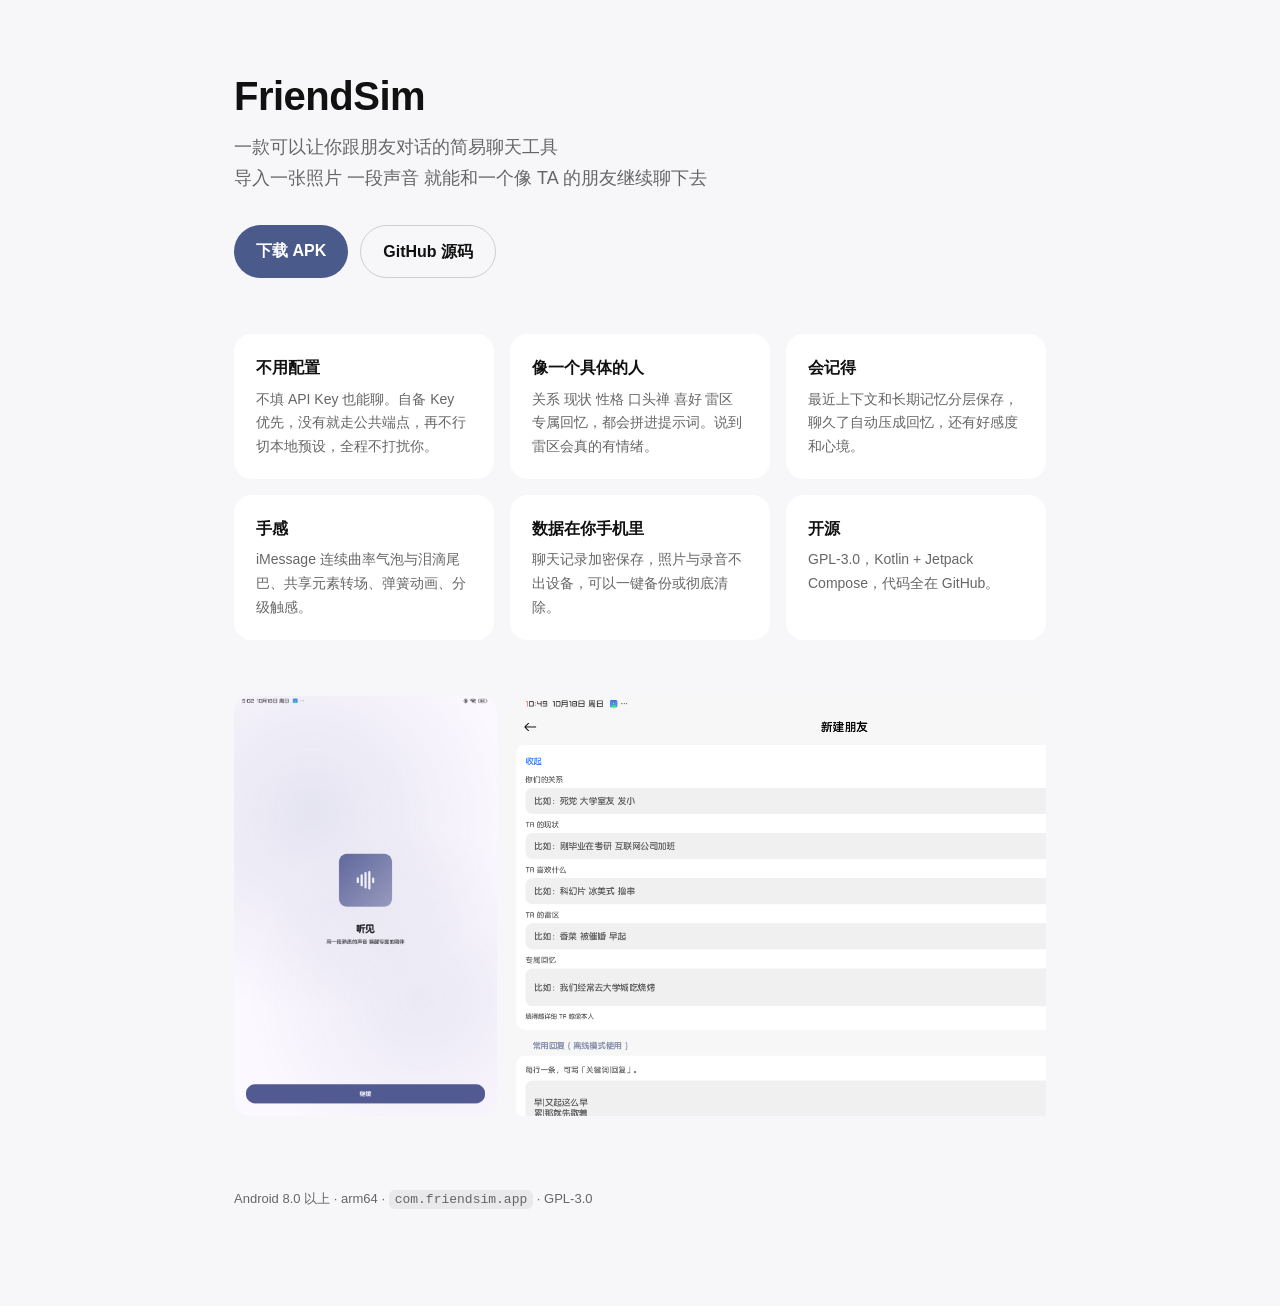
==== index.html @ bb1d6542 "docs: 落地页 index.html 与关键词" ====
<!DOCTYPE html>
<html lang="zh-CN">
<head>
<meta charset="utf-8">
<meta name="viewport" content="width=device-width, initial-scale=1">
<title>FriendSim — 一款可以让你跟朋友对话的简易聊天工具</title>
<meta name="description" content="FriendSim 是一款安卓聊天应用，导入照片与声音就能和一个像 TA 的朋友继续聊。不用注册、不用填 API Key，断网也能回话。Android · Jetpack Compose · 本地加密存储。">
<meta name="keywords" content="FriendSim, 聊天机器人, AI 陪伴, 安卓聊天应用, Android chat app, Jetpack Compose, iMessage 气泡, 本地大模型, DeepSeek, 开源, GPL-3.0">
<link rel="canonical" href="https://mingqingke.github.io/FriendSim/">
<meta property="og:type" content="website">
<meta property="og:title" content="FriendSim — 跟一个像 TA 的朋友继续聊">
<meta property="og:description" content="导入一张照片、一段声音，就能继续聊下去。免注册、免 Key、断网可用。">
<meta property="og:image" content="https://mingqingke.github.io/FriendSim/screenshots/02-hear.jpg">
<style>
  :root { --bg:#f7f7f9; --fg:#111; --muted:#666; --card:#fff; --accent:#4a5a8a; }
  @media (prefers-color-scheme: dark) { :root { --bg:#0f0f12; --fg:#f2f2f4; --muted:#9a9aa2; --card:#17171b; --accent:#8c9bd4; } }
  * { box-sizing: border-box; }
  body { margin:0; background:var(--bg); color:var(--fg); font:16px/1.7 -apple-system,BlinkMacSystemFont,"Segoe UI",Roboto,"PingFang SC","Microsoft YaHei",sans-serif; }
  .wrap { max-width: 860px; margin: 0 auto; padding: 72px 24px 96px; }
  h1 { font-size: 40px; line-height:1.2; letter-spacing:-.5px; margin:0 0 12px; }
  .sub { color:var(--muted); font-size:18px; margin:0 0 32px; }
  .btns { display:flex; gap:12px; flex-wrap:wrap; margin-bottom:56px; }
  a.btn { display:inline-block; padding:12px 22px; border-radius:999px; text-decoration:none; font-weight:600; }
  a.primary { background:var(--accent); color:#fff; }
  a.ghost { border:1px solid rgba(128,128,128,.35); color:var(--fg); }
  .grid { display:grid; grid-template-columns:repeat(auto-fit,minmax(240px,1fr)); gap:16px; }
  .card { background:var(--card); border-radius:18px; padding:20px 22px; }
  .card h3 { margin:0 0 6px; font-size:16px; }
  .card p { margin:0; color:var(--muted); font-size:14px; }
  .shots { display:flex; gap:12px; overflow-x:auto; margin:56px 0 0; padding-bottom:8px; }
  .shots img { height:420px; border-radius:16px; }
  footer { margin-top:64px; color:var(--muted); font-size:13px; }
  code { background:rgba(128,128,128,.12); padding:2px 6px; border-radius:6px; }
</style>
</head>
<body>
<div class="wrap">
  <h1>FriendSim</h1>
  <p class="sub">一款可以让你跟朋友对话的简易聊天工具<br>导入一张照片 一段声音 就能和一个像 TA 的朋友继续聊下去</p>

  <div class="btns">
    <a class="btn primary" href="https://github.com/Mingqingke/FriendSim/releases/latest">下载 APK</a>
    <a class="btn ghost" href="https://github.com/Mingqingke/FriendSim">GitHub 源码</a>
  </div>

  <div class="grid">
    <div class="card"><h3>不用配置</h3><p>不填 API Key 也能聊。自备 Key 优先，没有就走公共端点，再不行切本地预设，全程不打扰你。</p></div>
    <div class="card"><h3>像一个具体的人</h3><p>关系 现状 性格 口头禅 喜好 雷区 专属回忆，都会拼进提示词。说到雷区会真的有情绪。</p></div>
    <div class="card"><h3>会记得</h3><p>最近上下文和长期记忆分层保存，聊久了自动压成回忆，还有好感度和心境。</p></div>
    <div class="card"><h3>手感</h3><p>iMessage 连续曲率气泡与泪滴尾巴、共享元素转场、弹簧动画、分级触感。</p></div>
    <div class="card"><h3>数据在你手机里</h3><p>聊天记录加密保存，照片与录音不出设备，可以一键备份或彻底清除。</p></div>
    <div class="card"><h3>开源</h3><p>GPL-3.0，Kotlin + Jetpack Compose，代码全在 GitHub。</p></div>
  </div>

  <div class="shots">
    <img src="screenshots/02-hear.jpg" alt="引导页 听见">
    <img src="screenshots/07-persona.jpg" alt="新建朋友 深度档案">
    <img src="screenshots/08-appearance.jpg" alt="外观与美化">
    <img src="screenshots/09-chat-settings.jpg" alt="对话设置">
    <img src="screenshots/05-friends.jpg" alt="朋友列表">
  </div>

  <footer>
    Android 8.0 以上 · arm64 · <code>com.friendsim.app</code> · GPL-3.0
  </footer>
</div>
</body>
</html>
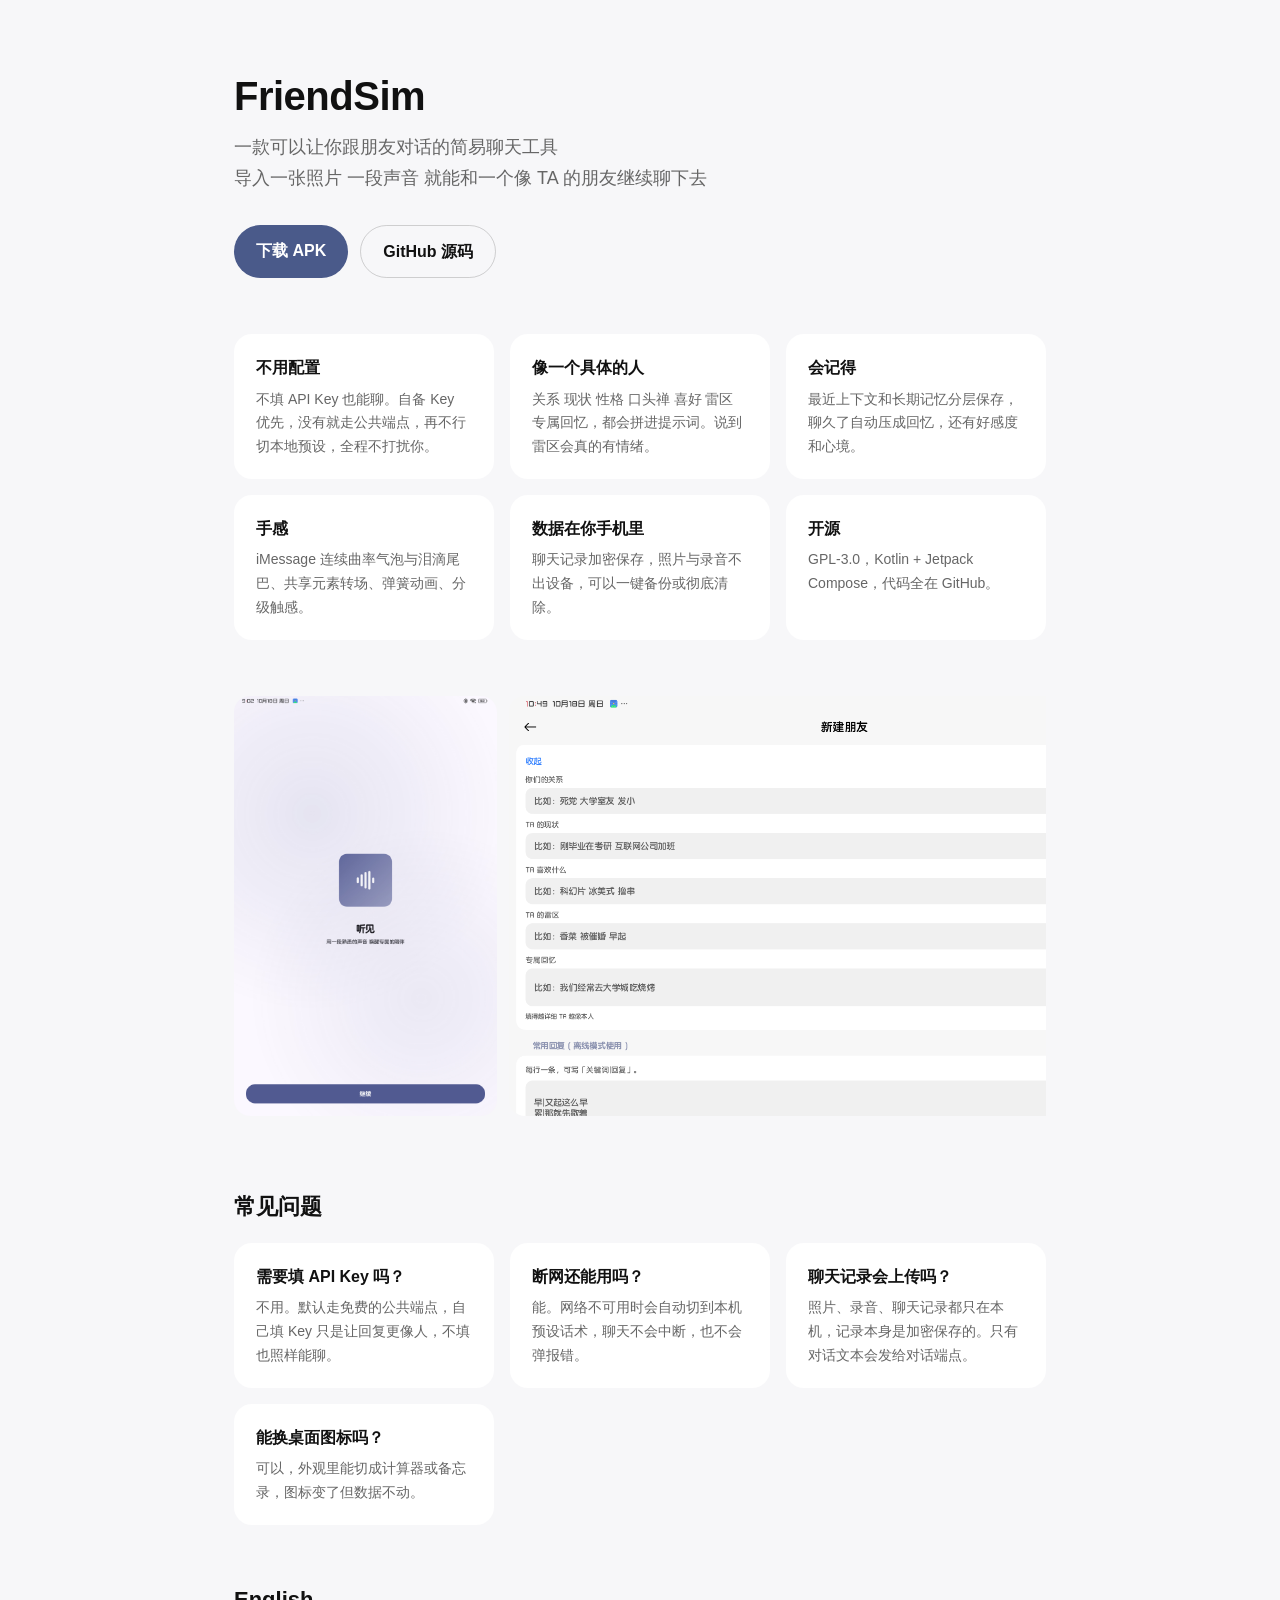
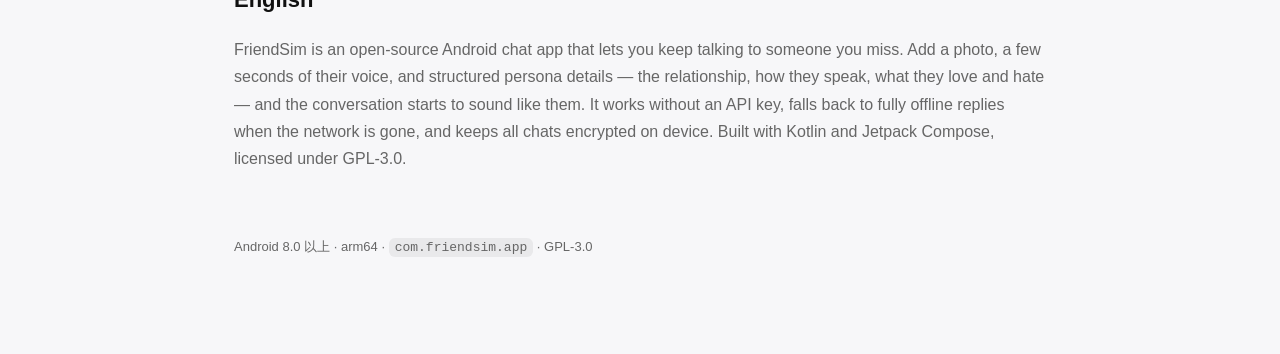
==== commit dab0a8d6: "seo: sitemap / robots / JSON-LD / IndexNow key" ====
--- a/index.html
+++ b/index.html
@@ -6,11 +6,11 @@
 <title>FriendSim — 一款可以让你跟朋友对话的简易聊天工具</title>
 <meta name="description" content="FriendSim 是一款安卓聊天应用，导入照片与声音就能和一个像 TA 的朋友继续聊。不用注册、不用填 API Key，断网也能回话。Android · Jetpack Compose · 本地加密存储。">
 <meta name="keywords" content="FriendSim, 聊天机器人, AI 陪伴, 安卓聊天应用, Android chat app, Jetpack Compose, iMessage 气泡, 本地大模型, DeepSeek, 开源, GPL-3.0">
-<link rel="canonical" href="https://mingqingke.github.io/FriendSim/">
+<link rel="canonical" href="https://mingqingke.github.io/FriendSim-Android/">
 <meta property="og:type" content="website">
 <meta property="og:title" content="FriendSim — 跟一个像 TA 的朋友继续聊">
 <meta property="og:description" content="导入一张照片、一段声音，就能继续聊下去。免注册、免 Key、断网可用。">
-<meta property="og:image" content="https://mingqingke.github.io/FriendSim/screenshots/02-hear.jpg">
+<meta property="og:image" content="https://mingqingke.github.io/FriendSim-Android/screenshots/02-hear.jpg">
 <style>
   :root { --bg:#f7f7f9; --fg:#111; --muted:#666; --card:#fff; --accent:#4a5a8a; }
   @media (prefers-color-scheme: dark) { :root { --bg:#0f0f12; --fg:#f2f2f4; --muted:#9a9aa2; --card:#17171b; --accent:#8c9bd4; } }
@@ -32,6 +32,23 @@
   footer { margin-top:64px; color:var(--muted); font-size:13px; }
   code { background:rgba(128,128,128,.12); padding:2px 6px; border-radius:6px; }
 </style>
+<script type="application/ld+json">
+{
+  "@context": "https://schema.org",
+  "@type": "SoftwareApplication",
+  "name": "FriendSim",
+  "alternateName": "FriendSim-Android",
+  "applicationCategory": "SocialNetworkingApplication",
+  "operatingSystem": "Android 8.0+",
+  "url": "https://mingqingke.github.io/FriendSim-Android/",
+  "downloadUrl": "https://github.com/Mingqingke/FriendSim-Android/releases/latest",
+  "description": "一款可以让你跟朋友对话的简易聊天工具。导入照片与声音，就能和一个像 TA 的朋友继续聊；免注册、免 API Key、断网可用，聊天记录本地加密。",
+  "offers": { "@type": "Offer", "price": "0", "priceCurrency": "CNY" },
+  "license": "https://www.gnu.org/licenses/gpl-3.0.html",
+  "author": { "@type": "Person", "name": "青" },
+  "inLanguage": ["zh-CN", "en"]
+}
+</script>
 </head>
 <body>
 <div class="wrap">
@@ -39,8 +56,8 @@
   <p class="sub">一款可以让你跟朋友对话的简易聊天工具<br>导入一张照片 一段声音 就能和一个像 TA 的朋友继续聊下去</p>
 
   <div class="btns">
-    <a class="btn primary" href="https://github.com/Mingqingke/FriendSim/releases/latest">下载 APK</a>
-    <a class="btn ghost" href="https://github.com/Mingqingke/FriendSim">GitHub 源码</a>
+    <a class="btn primary" href="https://github.com/Mingqingke/FriendSim-Android/releases/latest">下载 APK</a>
+    <a class="btn ghost" href="https://github.com/Mingqingke/FriendSim-Android">GitHub 源码</a>
   </div>
 
   <div class="grid">
@@ -60,6 +77,22 @@
     <img src="screenshots/05-friends.jpg" alt="朋友列表">
   </div>
 
+
+  <h2 style="margin-top:64px;font-size:22px">常见问题</h2>
+  <div class="grid">
+    <div class="card"><h3>需要填 API Key 吗？</h3><p>不用。默认走免费的公共端点，自己填 Key 只是让回复更像人，不填也照样能聊。</p></div>
+    <div class="card"><h3>断网还能用吗？</h3><p>能。网络不可用时会自动切到本机预设话术，聊天不会中断，也不会弹报错。</p></div>
+    <div class="card"><h3>聊天记录会上传吗？</h3><p>照片、录音、聊天记录都只在本机，记录本身是加密保存的。只有对话文本会发给对话端点。</p></div>
+    <div class="card"><h3>能换桌面图标吗？</h3><p>可以，外观里能切成计算器或备忘录，图标变了但数据不动。</p></div>
+  </div>
+
+  <h2 style="margin-top:56px;font-size:22px">English</h2>
+  <p style="color:var(--muted)">FriendSim is an open-source Android chat app that lets you keep talking to someone you miss.
+  Add a photo, a few seconds of their voice, and structured persona details — the relationship, how they speak,
+  what they love and hate — and the conversation starts to sound like them. It works without an API key,
+  falls back to fully offline replies when the network is gone, and keeps all chats encrypted on device.
+  Built with Kotlin and Jetpack Compose, licensed under GPL-3.0.</p>
+
   <footer>
     Android 8.0 以上 · arm64 · <code>com.friendsim.app</code> · GPL-3.0
   </footer>
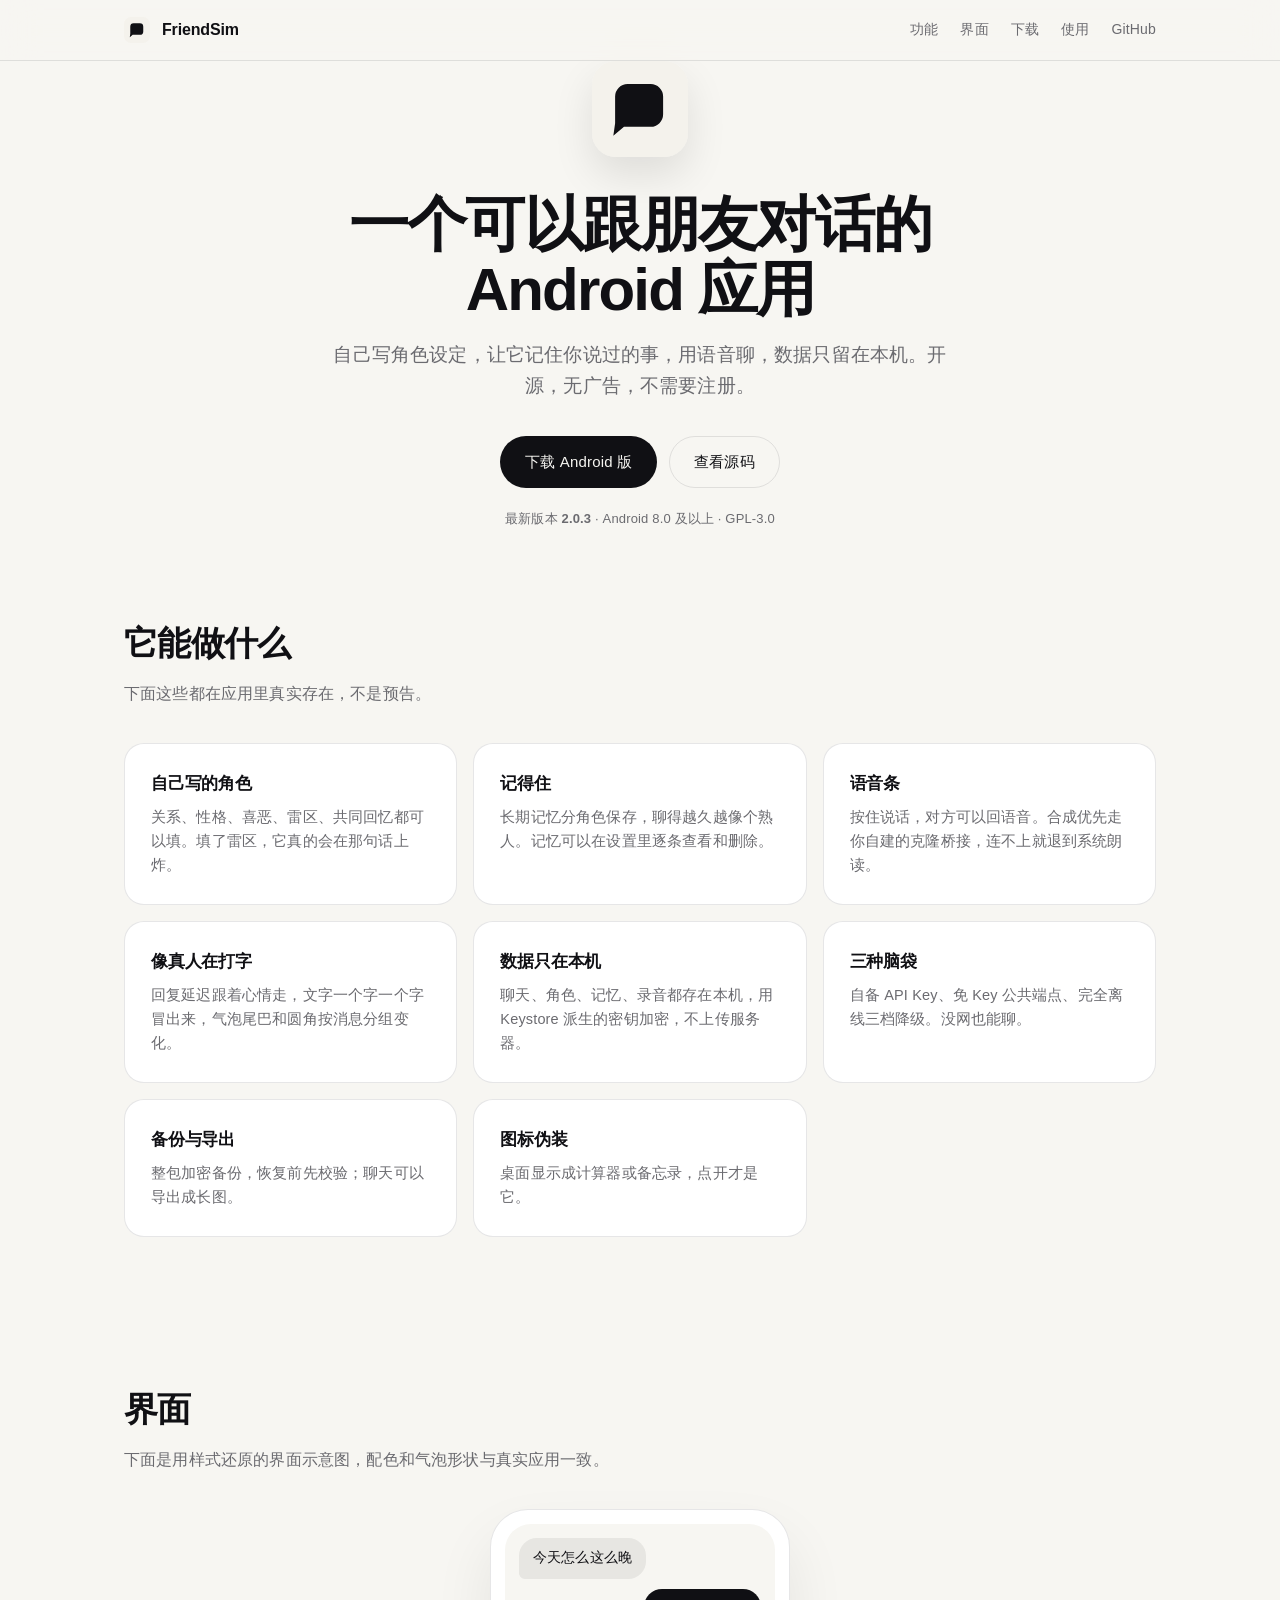
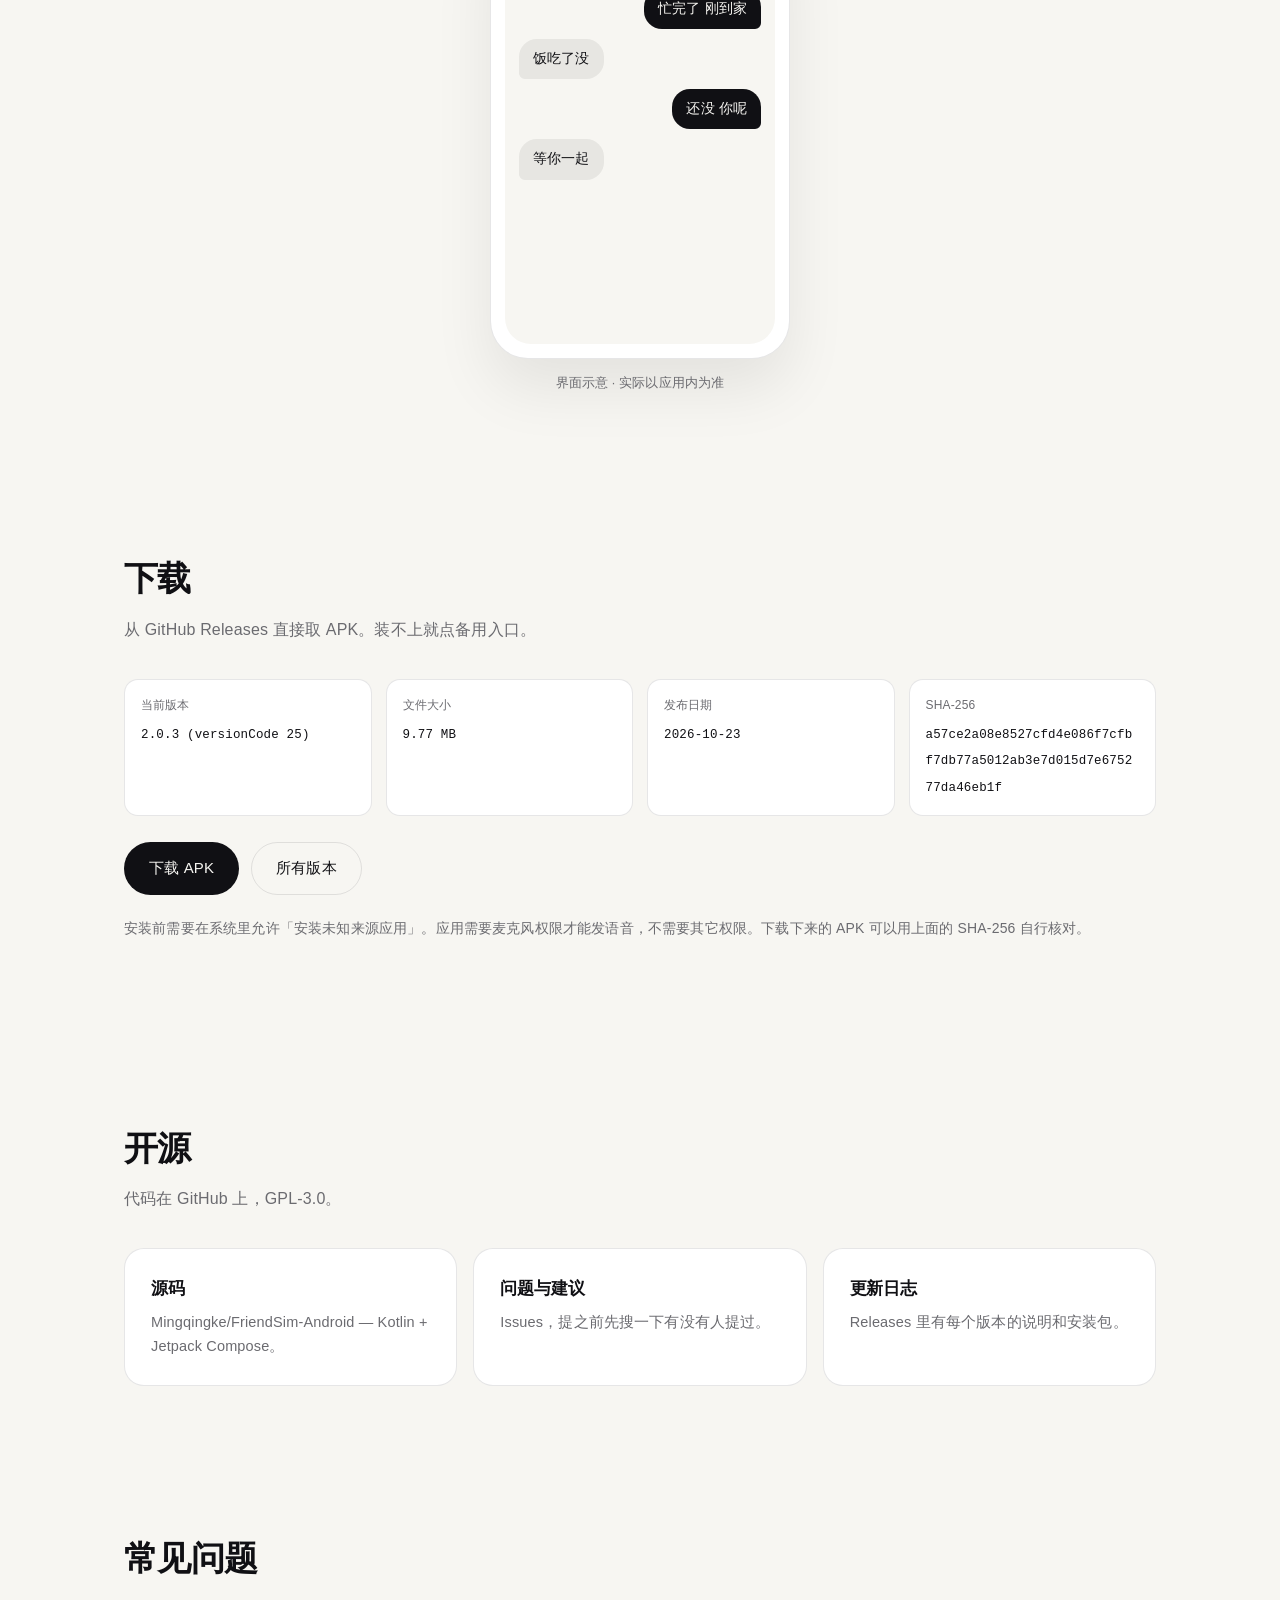
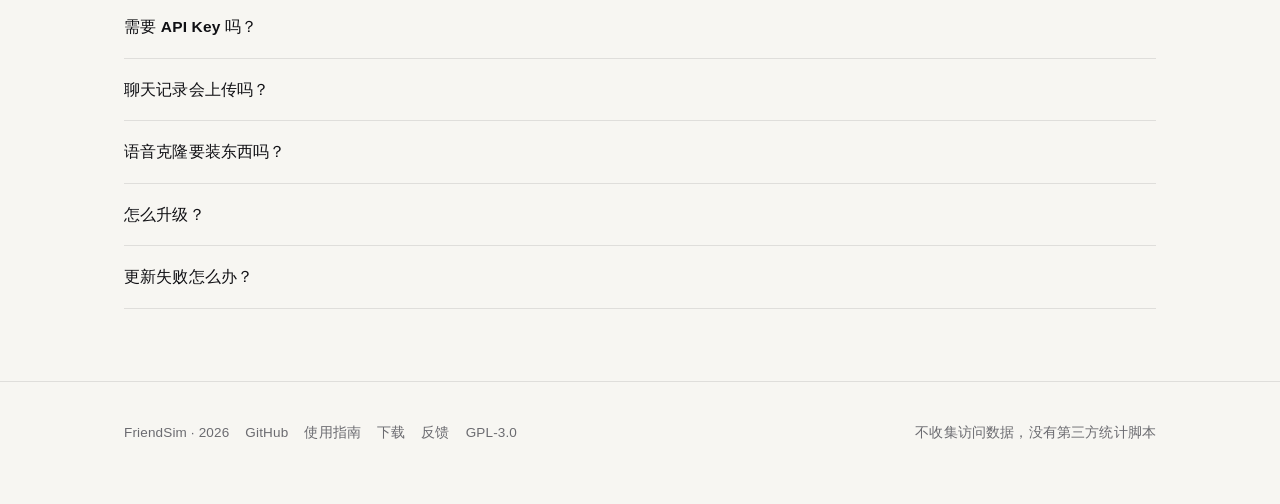
==== commit c7f6c699: "feat(2.0.3): 记忆管理 + 运行诊断 + 断点续传；官网与 SEO" ====
--- a/index.html
+++ b/index.html
@@ -1,101 +1,123 @@
-<!DOCTYPE html>
+<!doctype html>
 <html lang="zh-CN">
 <head>
 <meta charset="utf-8">
-<meta name="viewport" content="width=device-width, initial-scale=1">
-<title>FriendSim — 一款可以让你跟朋友对话的简易聊天工具</title>
-<meta name="description" content="FriendSim 是一款安卓聊天应用，导入照片与声音就能和一个像 TA 的朋友继续聊。不用注册、不用填 API Key，断网也能回话。Android · Jetpack Compose · 本地加密存储。">
-<meta name="keywords" content="FriendSim, 聊天机器人, AI 陪伴, 安卓聊天应用, Android chat app, Jetpack Compose, iMessage 气泡, 本地大模型, DeepSeek, 开源, GPL-3.0">
+<meta name="viewport" content="width=device-width,initial-scale=1,viewport-fit=cover">
+<title>FriendSim — 一个可以跟朋友对话的 Android 应用</title>
+<meta name="description" content="FriendSim 是一个 Android 端的朋友对话模拟应用：可以自建角色、长期记忆、语音条与本地加密存储。开源，GPL-3.0，APK 直接下载。">
 <link rel="canonical" href="https://mingqingke.github.io/FriendSim-Android/">
 <meta property="og:type" content="website">
-<meta property="og:title" content="FriendSim — 跟一个像 TA 的朋友继续聊">
-<meta property="og:description" content="导入一张照片、一段声音，就能继续聊下去。免注册、免 Key、断网可用。">
-<meta property="og:image" content="https://mingqingke.github.io/FriendSim-Android/screenshots/02-hear.jpg">
-<style>
-  :root { --bg:#f7f7f9; --fg:#111; --muted:#666; --card:#fff; --accent:#4a5a8a; }
-  @media (prefers-color-scheme: dark) { :root { --bg:#0f0f12; --fg:#f2f2f4; --muted:#9a9aa2; --card:#17171b; --accent:#8c9bd4; } }
-  * { box-sizing: border-box; }
-  body { margin:0; background:var(--bg); color:var(--fg); font:16px/1.7 -apple-system,BlinkMacSystemFont,"Segoe UI",Roboto,"PingFang SC","Microsoft YaHei",sans-serif; }
-  .wrap { max-width: 860px; margin: 0 auto; padding: 72px 24px 96px; }
-  h1 { font-size: 40px; line-height:1.2; letter-spacing:-.5px; margin:0 0 12px; }
-  .sub { color:var(--muted); font-size:18px; margin:0 0 32px; }
-  .btns { display:flex; gap:12px; flex-wrap:wrap; margin-bottom:56px; }
-  a.btn { display:inline-block; padding:12px 22px; border-radius:999px; text-decoration:none; font-weight:600; }
-  a.primary { background:var(--accent); color:#fff; }
-  a.ghost { border:1px solid rgba(128,128,128,.35); color:var(--fg); }
-  .grid { display:grid; grid-template-columns:repeat(auto-fit,minmax(240px,1fr)); gap:16px; }
-  .card { background:var(--card); border-radius:18px; padding:20px 22px; }
-  .card h3 { margin:0 0 6px; font-size:16px; }
-  .card p { margin:0; color:var(--muted); font-size:14px; }
-  .shots { display:flex; gap:12px; overflow-x:auto; margin:56px 0 0; padding-bottom:8px; }
-  .shots img { height:420px; border-radius:16px; }
-  footer { margin-top:64px; color:var(--muted); font-size:13px; }
-  code { background:rgba(128,128,128,.12); padding:2px 6px; border-radius:6px; }
-</style>
+<meta property="og:title" content="FriendSim — 一个可以跟朋友对话的 Android 应用">
+<meta property="og:description" content="自建角色、长期记忆、语音条、本地加密存储。开源 Android 应用，APK 直接下载。">
+<meta property="og:url" content="https://mingqingke.github.io/FriendSim-Android/">
+<meta property="og:image" content="https://mingqingke.github.io/FriendSim-Android/assets/og.png">
+<meta name="twitter:card" content="summary_large_image">
+<link rel="icon" href="assets/icon.svg" type="image/svg+xml">
+<link rel="apple-touch-icon" href="assets/icon-192.png">
+<link rel="stylesheet" href="styles.css">
 <script type="application/ld+json">
-{
-  "@context": "https://schema.org",
-  "@type": "SoftwareApplication",
-  "name": "FriendSim",
-  "alternateName": "FriendSim-Android",
-  "applicationCategory": "SocialNetworkingApplication",
-  "operatingSystem": "Android 8.0+",
-  "url": "https://mingqingke.github.io/FriendSim-Android/",
-  "downloadUrl": "https://github.com/Mingqingke/FriendSim-Android/releases/latest",
-  "description": "一款可以让你跟朋友对话的简易聊天工具。导入照片与声音，就能和一个像 TA 的朋友继续聊；免注册、免 API Key、断网可用，聊天记录本地加密。",
-  "offers": { "@type": "Offer", "price": "0", "priceCurrency": "CNY" },
-  "license": "https://www.gnu.org/licenses/gpl-3.0.html",
-  "author": { "@type": "Person", "name": "青" },
-  "inLanguage": ["zh-CN", "en"]
-}
+{"@context":"https://schema.org","@type":"WebSite","name":"FriendSim","alternateName":["FriendSim Android","FriendSim APK"],"url":"https://mingqingke.github.io/FriendSim-Android/","inLanguage":"zh-CN"}
+</script>
+<script type="application/ld+json">
+{"@context":"https://schema.org","@type":"SoftwareApplication","name":"FriendSim","applicationCategory":"SocialNetworkingApplication","operatingSystem":"Android 8.0+","softwareVersion":"2.0.3","license":"https://www.gnu.org/licenses/gpl-3.0.html","downloadUrl":"https://github.com/Mingqingke/FriendSim-Android/releases/latest","codeRepository":"https://github.com/Mingqingke/FriendSim-Android","offers":{"@type":"Offer","price":"0","priceCurrency":"CNY"}}
 </script>
 </head>
 <body>
-<div class="wrap">
-  <h1>FriendSim</h1>
-  <p class="sub">一款可以让你跟朋友对话的简易聊天工具<br>导入一张照片 一段声音 就能和一个像 TA 的朋友继续聊下去</p>
+<nav><div class="wrap">
+  <img src="assets/icon.svg" alt="FriendSim 图标" width="26" height="26">
+  <span class="brand">FriendSim</span>
+  <div class="links">
+    <a href="#features">功能</a>
+    <a href="#look">界面</a>
+    <a href="#download">下载</a>
+    <a href="docs.html">使用</a>
+    <a href="https://github.com/Mingqingke/FriendSim-Android">GitHub</a>
+  </div>
+</div></nav>
 
-  <div class="btns">
+<header class="wrap">
+  <img class="logo" src="assets/icon.svg" alt="FriendSim 应用图标" width="96" height="96">
+  <h1>一个可以跟朋友对话的<br>Android 应用</h1>
+  <p class="lede">自己写角色设定，让它记住你说过的事，用语音聊，数据只留在本机。开源，无广告，不需要注册。</p>
+  <div class="actions">
+    <a class="btn primary" href="https://github.com/Mingqingke/FriendSim-Android/releases/latest">下载 Android 版</a>
+    <a class="btn" href="https://github.com/Mingqingke/FriendSim-Android">查看源码</a>
+  </div>
+  <p class="ver">最新版本 <strong id="ver">2.0.3</strong> · Android 8.0 及以上 · GPL-3.0</p>
+</header>
+
+<section id="features"><div class="wrap">
+  <h2>它能做什么</h2>
+  <p class="sub">下面这些都在应用里真实存在，不是预告。</p>
+  <div class="grid">
+    <div class="card"><h3>自己写的角色</h3><p>关系、性格、喜恶、雷区、共同回忆都可以填。填了雷区，它真的会在那句话上炸。</p></div>
+    <div class="card"><h3>记得住</h3><p>长期记忆分角色保存，聊得越久越像个熟人。记忆可以在设置里逐条查看和删除。</p></div>
+    <div class="card"><h3>语音条</h3><p>按住说话，对方可以回语音。合成优先走你自建的克隆桥接，连不上就退到系统朗读。</p></div>
+    <div class="card"><h3>像真人在打字</h3><p>回复延迟跟着心情走，文字一个字一个字冒出来，气泡尾巴和圆角按消息分组变化。</p></div>
+    <div class="card"><h3>数据只在本机</h3><p>聊天、角色、记忆、录音都存在本机，用 Keystore 派生的密钥加密，不上传服务器。</p></div>
+    <div class="card"><h3>三种脑袋</h3><p>自备 API Key、免 Key 公共端点、完全离线三档降级。没网也能聊。</p></div>
+    <div class="card"><h3>备份与导出</h3><p>整包加密备份，恢复前先校验；聊天可以导出成长图。</p></div>
+    <div class="card"><h3>图标伪装</h3><p>桌面显示成计算器或备忘录，点开才是它。</p></div>
+  </div>
+</div></section>
+
+<section id="look"><div class="wrap">
+  <h2>界面</h2>
+  <p class="sub">下面是用样式还原的界面示意图，配色和气泡形状与真实应用一致。</p>
+  <div class="phone"><div class="screen">
+    <div class="bubble them">今天怎么这么晚</div>
+    <div class="bubble me">忙完了 刚到家</div>
+    <div class="bubble them">饭吃了没</div>
+    <div class="bubble me">还没 你呢</div>
+    <div class="bubble them">等你一起</div>
+  </div></div>
+  <p class="caption">界面示意 · 实际以应用内为准</p>
+</div></section>
+
+<section id="download"><div class="wrap">
+  <h2>下载</h2>
+  <p class="sub">从 GitHub Releases 直接取 APK。装不上就点备用入口。</p>
+  <div class="dl">
+    <div class="kv"><span>当前版本</span><code>2.0.3 (versionCode 25)</code></div>
+    <div class="kv"><span>文件大小</span><code>9.77 MB</code></div>
+    <div class="kv"><span>发布日期</span><code>2026-10-23</code></div>
+    <div class="kv"><span>SHA-256</span><code>a57ce2a08e8527cfd4e086f7cfbf7db77a5012ab3e7d015d7e675277da46eb1f</code></div>
+  </div>
+  <div class="actions" style="margin-top:26px;justify-content:flex-start">
     <a class="btn primary" href="https://github.com/Mingqingke/FriendSim-Android/releases/latest">下载 APK</a>
-    <a class="btn ghost" href="https://github.com/Mingqingke/FriendSim-Android">GitHub 源码</a>
+    <a class="btn" href="https://github.com/Mingqingke/FriendSim-Android/releases">所有版本</a>
   </div>
+  <p class="sub" style="margin-top:22px;font-size:14px">安装前需要在系统里允许「安装未知来源应用」。应用需要麦克风权限才能发语音，不需要其它权限。下载下来的 APK 可以用上面的 SHA-256 自行核对。</p>
+</div></section>
 
+<section><div class="wrap">
+  <h2>开源</h2>
+  <p class="sub">代码在 GitHub 上，GPL-3.0。</p>
   <div class="grid">
-    <div class="card"><h3>不用配置</h3><p>不填 API Key 也能聊。自备 Key 优先，没有就走公共端点，再不行切本地预设，全程不打扰你。</p></div>
-    <div class="card"><h3>像一个具体的人</h3><p>关系 现状 性格 口头禅 喜好 雷区 专属回忆，都会拼进提示词。说到雷区会真的有情绪。</p></div>
-    <div class="card"><h3>会记得</h3><p>最近上下文和长期记忆分层保存，聊久了自动压成回忆，还有好感度和心境。</p></div>
-    <div class="card"><h3>手感</h3><p>iMessage 连续曲率气泡与泪滴尾巴、共享元素转场、弹簧动画、分级触感。</p></div>
-    <div class="card"><h3>数据在你手机里</h3><p>聊天记录加密保存，照片与录音不出设备，可以一键备份或彻底清除。</p></div>
-    <div class="card"><h3>开源</h3><p>GPL-3.0，Kotlin + Jetpack Compose，代码全在 GitHub。</p></div>
+    <div class="card"><h3>源码</h3><p><a href="https://github.com/Mingqingke/FriendSim-Android">Mingqingke/FriendSim-Android</a> — Kotlin + Jetpack Compose。</p></div>
+    <div class="card"><h3>问题与建议</h3><p><a href="https://github.com/Mingqingke/FriendSim-Android/issues">Issues</a>，提之前先搜一下有没有人提过。</p></div>
+    <div class="card"><h3>更新日志</h3><p><a href="https://github.com/Mingqingke/FriendSim-Android/releases">Releases</a> 里有每个版本的说明和安装包。</p></div>
   </div>
+</div></section>
 
-  <div class="shots">
-    <img src="screenshots/02-hear.jpg" alt="引导页 听见">
-    <img src="screenshots/07-persona.jpg" alt="新建朋友 深度档案">
-    <img src="screenshots/08-appearance.jpg" alt="外观与美化">
-    <img src="screenshots/09-chat-settings.jpg" alt="对话设置">
-    <img src="screenshots/05-friends.jpg" alt="朋友列表">
-  </div>
+<section><div class="wrap">
+  <h2>常见问题</h2>
+  <details><summary>需要 API Key 吗？</summary><p>不强制。可以填自己的 Key 走你选的模型，也可以走公共端点，或者干脆用离线模式——离线模式回复比较朴素，但完全不需要网络。</p></details>
+  <details><summary>聊天记录会上传吗？</summary><p>不会。数据存在本机并加密。只有当你配置了第三方模型服务时，对话内容才会发给你配置的那个服务。</p></details>
+  <details><summary>语音克隆要装东西吗？</summary><p>要。本机不跑克隆模型，需要在电脑上跑一个桥接服务，在设置里填地址。连不上时会退回系统朗读。</p></details>
+  <details><summary>怎么升级？</summary><p>应用内「关于 → 检查更新」会读 GitHub 上的版本信息，直接下载新包覆盖安装，数据不会丢。</p></details>
+  <details><summary>更新失败怎么办？</summary><p>多源会自动切换。还不行就从 Releases 页手动下载，SHA-256 可以对一下。</p></details>
+</div></section>
 
-
-  <h2 style="margin-top:64px;font-size:22px">常见问题</h2>
-  <div class="grid">
-    <div class="card"><h3>需要填 API Key 吗？</h3><p>不用。默认走免费的公共端点，自己填 Key 只是让回复更像人，不填也照样能聊。</p></div>
-    <div class="card"><h3>断网还能用吗？</h3><p>能。网络不可用时会自动切到本机预设话术，聊天不会中断，也不会弹报错。</p></div>
-    <div class="card"><h3>聊天记录会上传吗？</h3><p>照片、录音、聊天记录都只在本机，记录本身是加密保存的。只有对话文本会发给对话端点。</p></div>
-    <div class="card"><h3>能换桌面图标吗？</h3><p>可以，外观里能切成计算器或备忘录，图标变了但数据不动。</p></div>
-  </div>
-
-  <h2 style="margin-top:56px;font-size:22px">English</h2>
-  <p style="color:var(--muted)">FriendSim is an open-source Android chat app that lets you keep talking to someone you miss.
-  Add a photo, a few seconds of their voice, and structured persona details — the relationship, how they speak,
-  what they love and hate — and the conversation starts to sound like them. It works without an API key,
-  falls back to fully offline replies when the network is gone, and keeps all chats encrypted on device.
-  Built with Kotlin and Jetpack Compose, licensed under GPL-3.0.</p>
-
-  <footer>
-    Android 8.0 以上 · arm64 · <code>com.friendsim.app</code> · GPL-3.0
-  </footer>
-</div>
+<footer><div class="wrap">
+  <span>FriendSim · 2026</span>
+  <a href="https://github.com/Mingqingke/FriendSim-Android">GitHub</a>
+  <a href="docs.html">使用指南</a>
+  <a href="https://github.com/Mingqingke/FriendSim-Android/releases">下载</a>
+  <a href="https://github.com/Mingqingke/FriendSim-Android/issues">反馈</a>
+  <a href="https://www.gnu.org/licenses/gpl-3.0.html">GPL-3.0</a>
+  <span style="margin-left:auto">不收集访问数据，没有第三方统计脚本</span>
+</div></footer>
+<script src="app.js" defer></script>
 </body>
 </html>
--- a/styles.css
+++ b/styles.css
@@ -0,0 +1,66 @@
+:root{
+  --ink:#101014; --paper:#F7F6F2; --muted:#6B6B70; --line:rgba(16,16,20,.10);
+  --card:#FFFFFF; --accent:#101014; --radius:20px;
+}
+@media (prefers-color-scheme: dark){
+  :root{ --ink:#F5F4F0; --paper:#0B0B0D; --muted:#9A9AA0; --line:rgba(245,244,240,.12); --card:#131316; }
+}
+*{box-sizing:border-box}
+html{scroll-behavior:smooth}
+body{margin:0;background:var(--paper);color:var(--ink);
+  font-family:-apple-system,BlinkMacSystemFont,"Segoe UI","PingFang SC","Hiragino Sans GB","Microsoft YaHei",sans-serif;
+  -webkit-font-smoothing:antialiased;line-height:1.65;letter-spacing:.01em}
+.wrap{max-width:1080px;margin:0 auto;padding:0 24px}
+a{color:inherit;text-decoration:none}
+nav{position:sticky;top:0;z-index:20;backdrop-filter:saturate(180%) blur(18px);
+  background:color-mix(in srgb,var(--paper) 82%,transparent);border-bottom:1px solid var(--line)}
+nav .wrap{display:flex;align-items:center;gap:12px;height:60px}
+nav img{width:26px;height:26px;border-radius:7px}
+nav .brand{font-weight:600;letter-spacing:-.01em}
+nav .links{margin-left:auto;display:flex;gap:22px;font-size:14px;color:var(--muted)}
+nav .links a:hover{color:var(--ink)}
+@media(max-width:720px){nav .links{display:none}}
+header{padding:96px 0 72px;text-align:center}
+header img.logo{width:96px;height:96px;border-radius:24px;box-shadow:0 18px 40px rgba(0,0,0,.10)}
+h1{font-size:clamp(34px,6vw,60px);line-height:1.08;letter-spacing:-.03em;margin:28px 0 16px;font-weight:650}
+.lede{font-size:clamp(16px,2.2vw,19px);color:var(--muted);max-width:620px;margin:0 auto 34px}
+.actions{display:flex;gap:12px;justify-content:center;flex-wrap:wrap}
+.btn{display:inline-flex;align-items:center;gap:8px;padding:13px 24px;border-radius:999px;font-size:15px;
+  border:1px solid var(--line);transition:transform .18s ease,opacity .18s ease}
+.btn.primary{background:var(--ink);color:var(--paper);border-color:transparent}
+.btn:hover{transform:translateY(-1px)}
+.btn:active{transform:translateY(0) scale(.99)}
+.btn:focus-visible{outline:2px solid var(--ink);outline-offset:3px}
+.ver{margin-top:20px;font-size:13px;color:var(--muted)}
+section{padding:72px 0}
+h2{font-size:clamp(24px,3.6vw,34px);letter-spacing:-.02em;margin:0 0 10px;font-weight:640}
+.sub{color:var(--muted);margin:0 0 36px;font-size:16px}
+.grid{display:grid;gap:16px;grid-template-columns:repeat(auto-fit,minmax(260px,1fr))}
+.card{background:var(--card);border:1px solid var(--line);border-radius:var(--radius);padding:26px}
+.card h3{margin:0 0 8px;font-size:17px;font-weight:600;letter-spacing:-.01em}
+.card p{margin:0;color:var(--muted);font-size:14.5px}
+.phone{width:300px;margin:0 auto;border-radius:38px;border:1px solid var(--line);background:var(--card);
+  padding:14px;box-shadow:0 30px 60px rgba(0,0,0,.08)}
+.screen{border-radius:26px;background:var(--paper);padding:14px;min-height:420px;display:flex;flex-direction:column;gap:10px}
+.bubble{max-width:76%;padding:10px 14px;border-radius:18px;font-size:13.5px;line-height:1.5}
+.bubble.me{align-self:flex-end;background:var(--ink);color:var(--paper);border-bottom-right-radius:6px}
+.bubble.them{align-self:flex-start;background:color-mix(in srgb,var(--ink) 7%,transparent);border-bottom-left-radius:6px}
+.caption{text-align:center;color:var(--muted);font-size:12.5px;margin-top:14px}
+.dl{display:grid;gap:14px;grid-template-columns:repeat(auto-fit,minmax(220px,1fr));margin-top:8px}
+.kv{background:var(--card);border:1px solid var(--line);border-radius:14px;padding:16px}
+.kv span{display:block;font-size:12px;color:var(--muted);margin-bottom:4px}
+.kv code{font-size:12.5px;word-break:break-all;font-family:ui-monospace,SFMono-Regular,Menlo,monospace}
+details{border-bottom:1px solid var(--line);padding:18px 0}
+summary{cursor:pointer;font-weight:560;font-size:15.5px;list-style:none}
+summary::-webkit-details-marker{display:none}
+details p{color:var(--muted);font-size:14.5px;margin:12px 0 0}
+footer{border-top:1px solid var(--line);padding:40px 0 60px;color:var(--muted);font-size:13.5px}
+footer .wrap{display:flex;flex-wrap:wrap;gap:16px;align-items:center}
+footer a:hover{color:var(--ink)}
+.reveal{opacity:0;transform:translateY(14px);transition:opacity .6s cubic-bezier(.16,1,.3,1),transform .6s cubic-bezier(.16,1,.3,1)}
+.reveal.in{opacity:1;transform:none}
+@media (prefers-reduced-motion: reduce){
+  .reveal{opacity:1;transform:none;transition:none}
+  html{scroll-behavior:auto}
+  .btn:hover{transform:none}
+}
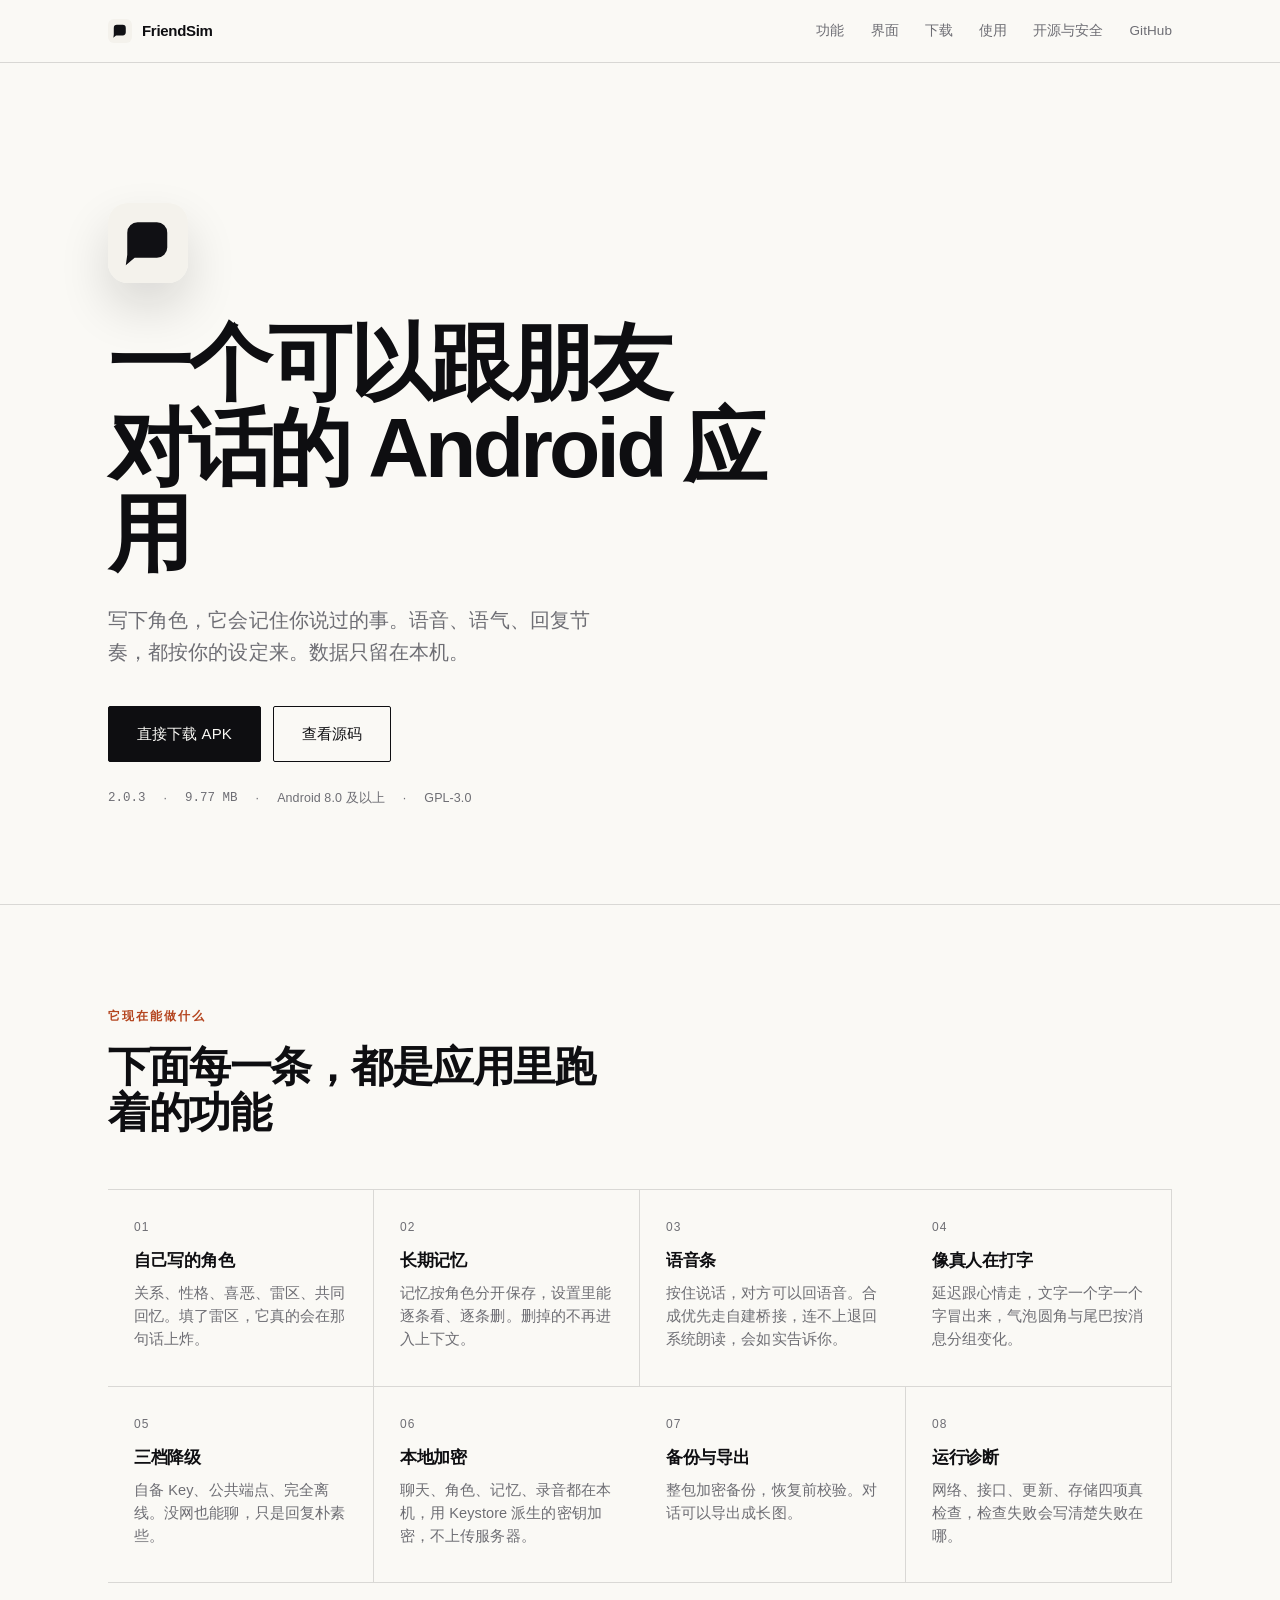
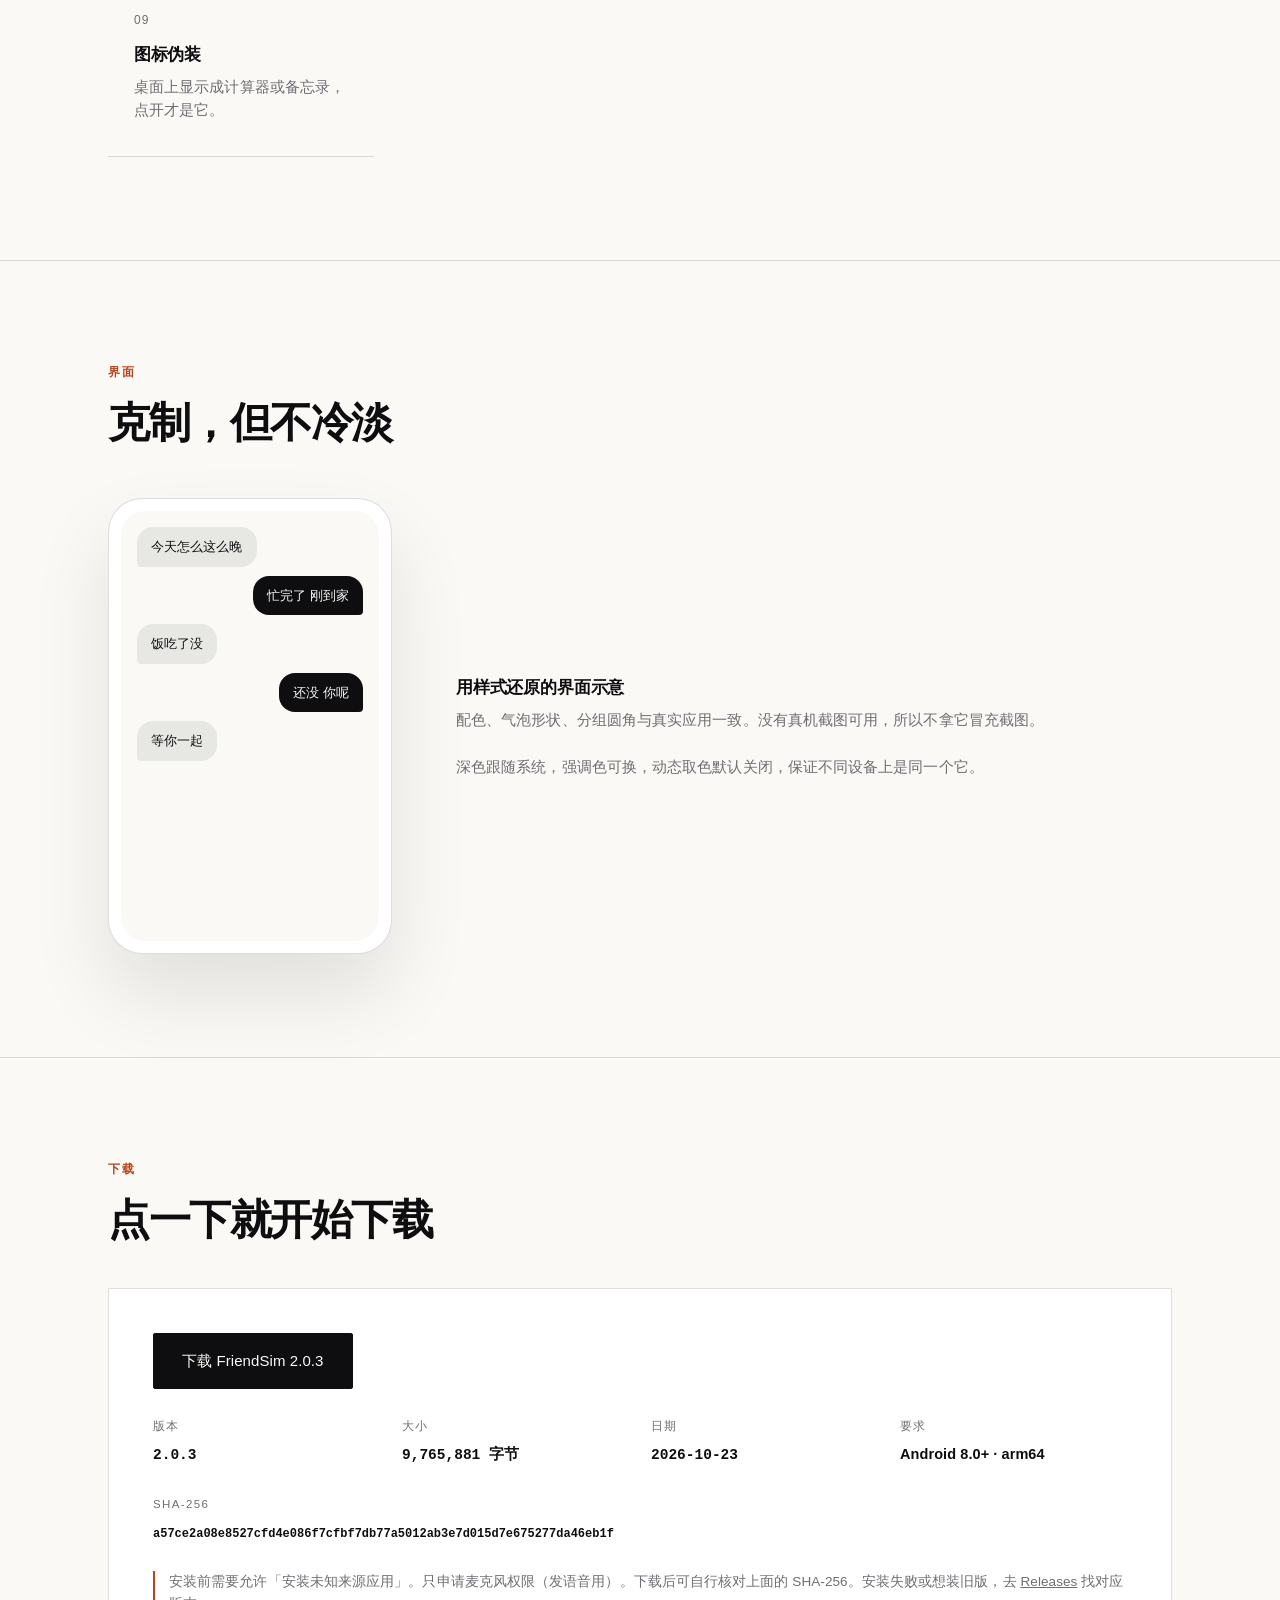
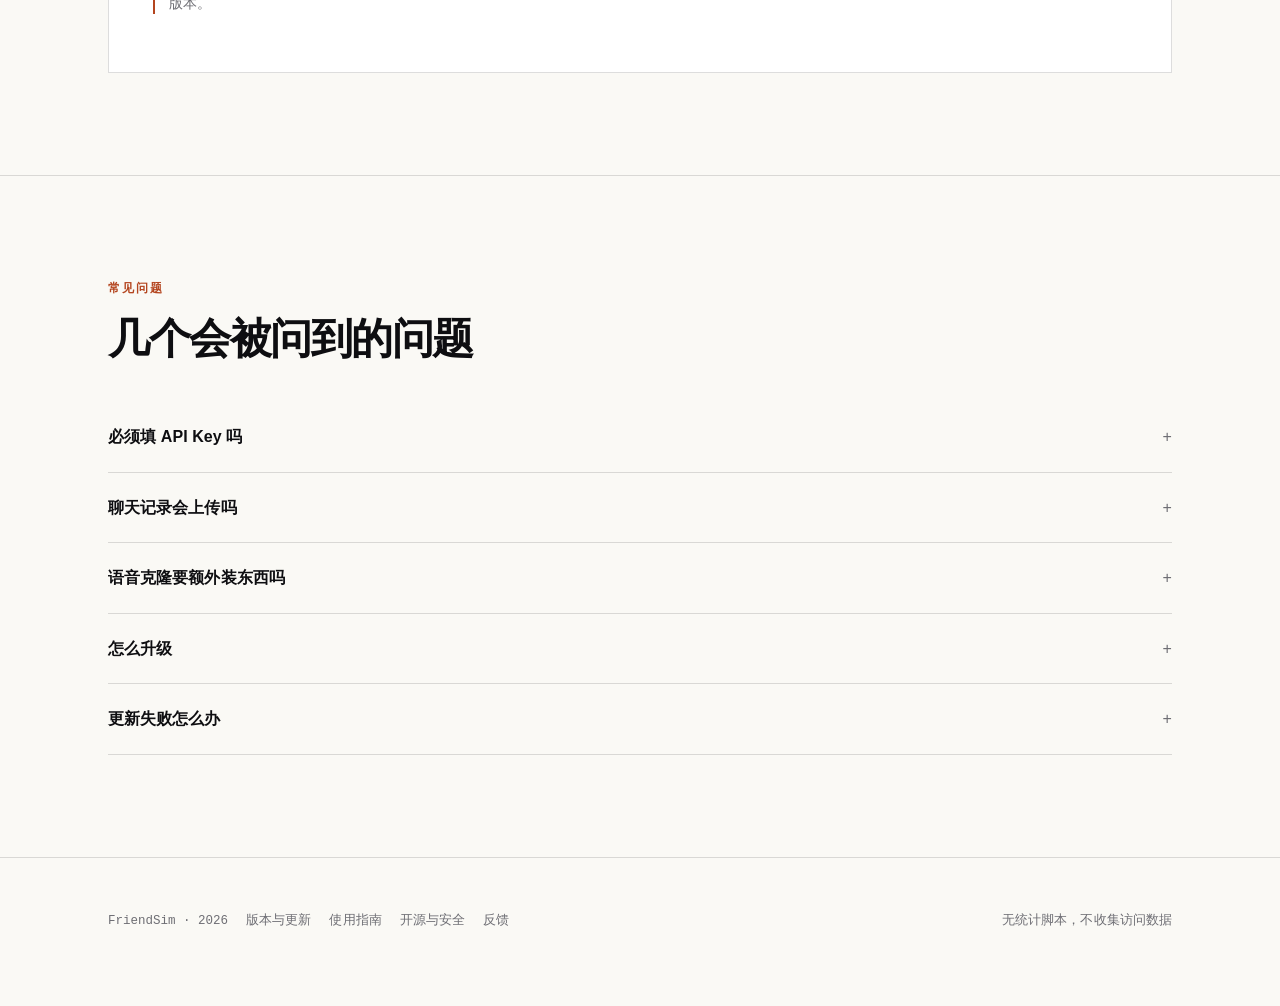
==== commit e81b97bc: "site: 官网重做（编辑式版式 + 直链下载 + 四页 SEO）" ====
--- a/index.html
+++ b/index.html
@@ -3,12 +3,12 @@
 <head>
 <meta charset="utf-8">
 <meta name="viewport" content="width=device-width,initial-scale=1,viewport-fit=cover">
-<title>FriendSim — 一个可以跟朋友对话的 Android 应用</title>
-<meta name="description" content="FriendSim 是一个 Android 端的朋友对话模拟应用：可以自建角色、长期记忆、语音条与本地加密存储。开源，GPL-3.0，APK 直接下载。">
+<title>FriendSim — 可以跟朋友对话的 Android 应用</title>
+<meta name="description" content="FriendSim 是开源的 Android 对话应用：自己写角色设定，长期记忆，语音条，本地加密存储。APK 直接下载，无广告，不需注册。">
 <link rel="canonical" href="https://mingqingke.github.io/FriendSim-Android/">
 <meta property="og:type" content="website">
-<meta property="og:title" content="FriendSim — 一个可以跟朋友对话的 Android 应用">
-<meta property="og:description" content="自建角色、长期记忆、语音条、本地加密存储。开源 Android 应用，APK 直接下载。">
+<meta property="og:title" content="FriendSim — 可以跟朋友对话的 Android 应用">
+<meta property="og:description" content="自己写角色设定，长期记忆，语音条，本地加密存储。开源 Android 应用。">
 <meta property="og:url" content="https://mingqingke.github.io/FriendSim-Android/">
 <meta property="og:image" content="https://mingqingke.github.io/FriendSim-Android/assets/og.png">
 <meta name="twitter:card" content="summary_large_image">
@@ -19,104 +19,101 @@
 {"@context":"https://schema.org","@type":"WebSite","name":"FriendSim","alternateName":["FriendSim Android","FriendSim APK"],"url":"https://mingqingke.github.io/FriendSim-Android/","inLanguage":"zh-CN"}
 </script>
 <script type="application/ld+json">
-{"@context":"https://schema.org","@type":"SoftwareApplication","name":"FriendSim","applicationCategory":"SocialNetworkingApplication","operatingSystem":"Android 8.0+","softwareVersion":"2.0.3","license":"https://www.gnu.org/licenses/gpl-3.0.html","downloadUrl":"https://github.com/Mingqingke/FriendSim-Android/releases/latest","codeRepository":"https://github.com/Mingqingke/FriendSim-Android","offers":{"@type":"Offer","price":"0","priceCurrency":"CNY"}}
+{"@context":"https://schema.org","@type":"SoftwareApplication","name":"FriendSim","applicationCategory":"SocialNetworkingApplication","operatingSystem":"Android 8.0+","softwareVersion":"2.0.3","license":"https://www.gnu.org/licenses/gpl-3.0.html","downloadUrl":"https://github.com/Mingqingke/FriendSim-Android/releases/download/v2.9.4/FriendSim-2.9.4.apk","codeRepository":"https://github.com/Mingqingke/FriendSim-Android","offers":{"@type":"Offer","price":"0","priceCurrency":"CNY"}}
 </script>
 </head>
 <body>
-<nav><div class="wrap">
-  <img src="assets/icon.svg" alt="FriendSim 图标" width="26" height="26">
-  <span class="brand">FriendSim</span>
-  <div class="links">
-    <a href="#features">功能</a>
-    <a href="#look">界面</a>
-    <a href="#download">下载</a>
-    <a href="docs.html">使用</a>
+<header class="site"><div class="wrap">
+  <img src="assets/icon.svg" alt="FriendSim" width="24" height="24"><span class="brand">FriendSim</span>
+  <nav class="top">
+    <a href="#capability">功能</a><a href="#look">界面</a><a href="#download">下载</a>
+    <a href="docs.html">使用</a><a href="project.html">开源与安全</a>
     <a href="https://github.com/Mingqingke/FriendSim-Android">GitHub</a>
+  </nav>
+</div></header>
+
+<div class="hero"><div class="wrap">
+  <img class="mark" src="assets/icon.svg" alt="FriendSim 应用图标" width="80" height="80">
+  <h1>一个可以跟朋友<br>对话的 Android 应用</h1>
+  <p class="lede">写下角色，它会记住你说过的事。语音、语气、回复节奏，都按你的设定来。数据只留在本机。</p>
+  <div class="cta">
+    <a class="btn solid" href="https://github.com/Mingqingke/FriendSim-Android/releases/download/v2.9.4/FriendSim-2.9.4.apk" download>直接下载 APK</a>
+    <a class="btn ghost" href="https://github.com/Mingqingke/FriendSim-Android">查看源码</a>
   </div>
-</div></nav>
+  <div class="meta">
+    <span class="mono">2.0.3</span><span>·</span><span class="mono">9.77 MB</span><span>·</span>
+    <span>Android 8.0 及以上</span><span>·</span><span>GPL-3.0</span>
+  </div>
+</div></div>
 
-<header class="wrap">
-  <img class="logo" src="assets/icon.svg" alt="FriendSim 应用图标" width="96" height="96">
-  <h1>一个可以跟朋友对话的<br>Android 应用</h1>
-  <p class="lede">自己写角色设定，让它记住你说过的事，用语音聊，数据只留在本机。开源，无广告，不需要注册。</p>
-  <div class="actions">
-    <a class="btn primary" href="https://github.com/Mingqingke/FriendSim-Android/releases/latest">下载 Android 版</a>
-    <a class="btn" href="https://github.com/Mingqingke/FriendSim-Android">查看源码</a>
-  </div>
-  <p class="ver">最新版本 <strong id="ver">2.0.3</strong> · Android 8.0 及以上 · GPL-3.0</p>
-</header>
-
-<section id="features"><div class="wrap">
-  <h2>它能做什么</h2>
-  <p class="sub">下面这些都在应用里真实存在，不是预告。</p>
+<section id="capability"><div class="wrap">
+  <p class="eyebrow">它现在能做什么</p>
+  <h2>下面每一条，都是应用里跑着的功能</h2>
   <div class="grid">
-    <div class="card"><h3>自己写的角色</h3><p>关系、性格、喜恶、雷区、共同回忆都可以填。填了雷区，它真的会在那句话上炸。</p></div>
-    <div class="card"><h3>记得住</h3><p>长期记忆分角色保存，聊得越久越像个熟人。记忆可以在设置里逐条查看和删除。</p></div>
-    <div class="card"><h3>语音条</h3><p>按住说话，对方可以回语音。合成优先走你自建的克隆桥接，连不上就退到系统朗读。</p></div>
-    <div class="card"><h3>像真人在打字</h3><p>回复延迟跟着心情走，文字一个字一个字冒出来，气泡尾巴和圆角按消息分组变化。</p></div>
-    <div class="card"><h3>数据只在本机</h3><p>聊天、角色、记忆、录音都存在本机，用 Keystore 派生的密钥加密，不上传服务器。</p></div>
-    <div class="card"><h3>三种脑袋</h3><p>自备 API Key、免 Key 公共端点、完全离线三档降级。没网也能聊。</p></div>
-    <div class="card"><h3>备份与导出</h3><p>整包加密备份，恢复前先校验；聊天可以导出成长图。</p></div>
-    <div class="card"><h3>图标伪装</h3><p>桌面显示成计算器或备忘录，点开才是它。</p></div>
+    <div class="cell"><div class="n">01</div><h3>自己写的角色</h3><p>关系、性格、喜恶、雷区、共同回忆。填了雷区，它真的会在那句话上炸。</p></div>
+    <div class="cell"><div class="n">02</div><h3>长期记忆</h3><p>记忆按角色分开保存，设置里能逐条看、逐条删。删掉的不再进入上下文。</p></div>
+    <div class="cell"><div class="n">03</div><h3>语音条</h3><p>按住说话，对方可以回语音。合成优先走自建桥接，连不上退回系统朗读，会如实告诉你。</p></div>
+    <div class="cell"><div class="n">04</div><h3>像真人在打字</h3><p>延迟跟心情走，文字一个字一个字冒出来，气泡圆角与尾巴按消息分组变化。</p></div>
+    <div class="cell"><div class="n">05</div><h3>三档降级</h3><p>自备 Key、公共端点、完全离线。没网也能聊，只是回复朴素些。</p></div>
+    <div class="cell"><div class="n">06</div><h3>本地加密</h3><p>聊天、角色、记忆、录音都在本机，用 Keystore 派生的密钥加密，不上传服务器。</p></div>
+    <div class="cell"><div class="n">07</div><h3>备份与导出</h3><p>整包加密备份，恢复前校验。对话可以导出成长图。</p></div>
+    <div class="cell"><div class="n">08</div><h3>运行诊断</h3><p>网络、接口、更新、存储四项真检查，检查失败会写清楚失败在哪。</p></div>
+    <div class="cell"><div class="n">09</div><h3>图标伪装</h3><p>桌面上显示成计算器或备忘录，点开才是它。</p></div>
   </div>
 </div></section>
 
 <section id="look"><div class="wrap">
-  <h2>界面</h2>
-  <p class="sub">下面是用样式还原的界面示意图，配色和气泡形状与真实应用一致。</p>
-  <div class="phone"><div class="screen">
-    <div class="bubble them">今天怎么这么晚</div>
-    <div class="bubble me">忙完了 刚到家</div>
-    <div class="bubble them">饭吃了没</div>
-    <div class="bubble me">还没 你呢</div>
-    <div class="bubble them">等你一起</div>
-  </div></div>
-  <p class="caption">界面示意 · 实际以应用内为准</p>
+  <p class="eyebrow">界面</p>
+  <h2>克制，但不冷淡</h2>
+  <div class="stage">
+    <div class="phone"><div class="screen">
+      <div class="bubble them">今天怎么这么晚</div>
+      <div class="bubble me">忙完了 刚到家</div>
+      <div class="bubble them">饭吃了没</div>
+      <div class="bubble me">还没 你呢</div>
+      <div class="bubble them">等你一起</div>
+    </div></div>
+    <div class="note">
+      <strong>用样式还原的界面示意</strong>
+      配色、气泡形状、分组圆角与真实应用一致。没有真机截图可用，所以不拿它冒充截图。<br><br>
+      深色跟随系统，强调色可换，动态取色默认关闭，保证不同设备上是同一个它。
+    </div>
+  </div>
 </div></section>
 
 <section id="download"><div class="wrap">
-  <h2>下载</h2>
-  <p class="sub">从 GitHub Releases 直接取 APK。装不上就点备用入口。</p>
-  <div class="dl">
-    <div class="kv"><span>当前版本</span><code>2.0.3 (versionCode 25)</code></div>
-    <div class="kv"><span>文件大小</span><code>9.77 MB</code></div>
-    <div class="kv"><span>发布日期</span><code>2026-10-23</code></div>
-    <div class="kv"><span>SHA-256</span><code>a57ce2a08e8527cfd4e086f7cfbf7db77a5012ab3e7d015d7e675277da46eb1f</code></div>
-  </div>
-  <div class="actions" style="margin-top:26px;justify-content:flex-start">
-    <a class="btn primary" href="https://github.com/Mingqingke/FriendSim-Android/releases/latest">下载 APK</a>
-    <a class="btn" href="https://github.com/Mingqingke/FriendSim-Android/releases">所有版本</a>
-  </div>
-  <p class="sub" style="margin-top:22px;font-size:14px">安装前需要在系统里允许「安装未知来源应用」。应用需要麦克风权限才能发语音，不需要其它权限。下载下来的 APK 可以用上面的 SHA-256 自行核对。</p>
-</div></section>
-
-<section><div class="wrap">
-  <h2>开源</h2>
-  <p class="sub">代码在 GitHub 上，GPL-3.0。</p>
-  <div class="grid">
-    <div class="card"><h3>源码</h3><p><a href="https://github.com/Mingqingke/FriendSim-Android">Mingqingke/FriendSim-Android</a> — Kotlin + Jetpack Compose。</p></div>
-    <div class="card"><h3>问题与建议</h3><p><a href="https://github.com/Mingqingke/FriendSim-Android/issues">Issues</a>，提之前先搜一下有没有人提过。</p></div>
-    <div class="card"><h3>更新日志</h3><p><a href="https://github.com/Mingqingke/FriendSim-Android/releases">Releases</a> 里有每个版本的说明和安装包。</p></div>
+  <p class="eyebrow">下载</p>
+  <h2>点一下就开始下载</h2>
+  <div class="dlbox">
+    <a class="btn solid" href="https://github.com/Mingqingke/FriendSim-Android/releases/download/v2.9.4/FriendSim-2.9.4.apk" download>下载 FriendSim 2.0.3</a>
+    <div class="dlgrid">
+      <div><span>版本</span><b class="mono">2.0.3</b></div>
+      <div><span>大小</span><b class="mono">9,765,881 字节</b></div>
+      <div><span>日期</span><b class="mono">2026-10-23</b></div>
+      <div><span>要求</span><b>Android 8.0+ · arm64</b></div>
+    </div>
+    <div class="dlgrid"><div style="grid-column:1/-1"><span>SHA-256</span><b class="hash mono">a57ce2a08e8527cfd4e086f7cfbf7db77a5012ab3e7d015d7e675277da46eb1f</b></div></div>
+    <p class="warn">安装前需要允许「安装未知来源应用」。只申请麦克风权限（发语音用）。下载后可自行核对上面的 SHA-256。安装失败或想装旧版，去 <a href="https://github.com/Mingqingke/FriendSim-Android/releases" style="text-decoration:underline">Releases</a> 找对应版本。</p>
   </div>
 </div></section>
 
 <section><div class="wrap">
-  <h2>常见问题</h2>
-  <details><summary>需要 API Key 吗？</summary><p>不强制。可以填自己的 Key 走你选的模型，也可以走公共端点，或者干脆用离线模式——离线模式回复比较朴素，但完全不需要网络。</p></details>
-  <details><summary>聊天记录会上传吗？</summary><p>不会。数据存在本机并加密。只有当你配置了第三方模型服务时，对话内容才会发给你配置的那个服务。</p></details>
-  <details><summary>语音克隆要装东西吗？</summary><p>要。本机不跑克隆模型，需要在电脑上跑一个桥接服务，在设置里填地址。连不上时会退回系统朗读。</p></details>
-  <details><summary>怎么升级？</summary><p>应用内「关于 → 检查更新」会读 GitHub 上的版本信息，直接下载新包覆盖安装，数据不会丢。</p></details>
-  <details><summary>更新失败怎么办？</summary><p>多源会自动切换。还不行就从 Releases 页手动下载，SHA-256 可以对一下。</p></details>
+  <p class="eyebrow">常见问题</p>
+  <h2>几个会被问到的问题</h2>
+  <div style="margin-top:40px">
+    <details><summary>必须填 API Key 吗</summary><p>不必须。可以填自己的 Key，也可以走公共端点，或者直接开离线模式。离线模式不联网，回复靠本地规则。</p></details>
+    <details><summary>聊天记录会上传吗</summary><p>不会上传到我们的服务器——这个项目没有服务器。只有当你自己配置了模型接口时，那一轮对话内容才会发给你配置的服务。</p></details>
+    <details><summary>语音克隆要额外装东西吗</summary><p>要。本机不跑克隆模型，需要在电脑上跑一个桥接服务，把地址填进设置。连不上会退回系统朗读。</p></details>
+    <details><summary>怎么升级</summary><p>应用内「关于 → 检查更新」读取版本信息后直接下载覆盖安装，数据保留。也可以在官网重新下包覆盖。</p></details>
+    <details><summary>更新失败怎么办</summary><p>更新器会依次换下载源。全失败就去 Releases 手动下载，用官网的 SHA-256 核对。</p></details>
+  </div>
 </div></section>
 
 <footer><div class="wrap">
-  <span>FriendSim · 2026</span>
-  <a href="https://github.com/Mingqingke/FriendSim-Android">GitHub</a>
-  <a href="docs.html">使用指南</a>
-  <a href="https://github.com/Mingqingke/FriendSim-Android/releases">下载</a>
+  <span class="mono">FriendSim · 2026</span>
+  <a href="download.html">版本与更新</a><a href="docs.html">使用指南</a><a href="project.html">开源与安全</a>
   <a href="https://github.com/Mingqingke/FriendSim-Android/issues">反馈</a>
-  <a href="https://www.gnu.org/licenses/gpl-3.0.html">GPL-3.0</a>
-  <span style="margin-left:auto">不收集访问数据，没有第三方统计脚本</span>
+  <span style="margin-left:auto">无统计脚本，不收集访问数据</span>
 </div></footer>
 <script src="app.js" defer></script>
 </body>
--- a/styles.css
+++ b/styles.css
@@ -1,66 +1,81 @@
+/* FriendSim 官网 — 编辑式排版：纸白、墨黑、单一琥珀强调色 */
 :root{
-  --ink:#101014; --paper:#F7F6F2; --muted:#6B6B70; --line:rgba(16,16,20,.10);
-  --card:#FFFFFF; --accent:#101014; --radius:20px;
+  --ink:#0E0E11; --paper:#FAF9F5; --muted:#6E6E74; --rule:rgba(14,14,17,.14);
+  --accent:#B4451F; --card:#FFFFFF;
 }
-@media (prefers-color-scheme: dark){
-  :root{ --ink:#F5F4F0; --paper:#0B0B0D; --muted:#9A9AA0; --line:rgba(245,244,240,.12); --card:#131316; }
+@media (prefers-color-scheme:dark){
+  :root{--ink:#F3F1EA; --paper:#0A0A0C; --muted:#9C9CA3; --rule:rgba(243,241,234,.16); --accent:#E2703F; --card:#111114;}
 }
 *{box-sizing:border-box}
 html{scroll-behavior:smooth}
 body{margin:0;background:var(--paper);color:var(--ink);
   font-family:-apple-system,BlinkMacSystemFont,"Segoe UI","PingFang SC","Hiragino Sans GB","Microsoft YaHei",sans-serif;
-  -webkit-font-smoothing:antialiased;line-height:1.65;letter-spacing:.01em}
-.wrap{max-width:1080px;margin:0 auto;padding:0 24px}
+  -webkit-font-smoothing:antialiased;line-height:1.6;letter-spacing:.005em;overflow-x:hidden}
+.wrap{max-width:1120px;margin:0 auto;padding:0 28px}
 a{color:inherit;text-decoration:none}
-nav{position:sticky;top:0;z-index:20;backdrop-filter:saturate(180%) blur(18px);
-  background:color-mix(in srgb,var(--paper) 82%,transparent);border-bottom:1px solid var(--line)}
-nav .wrap{display:flex;align-items:center;gap:12px;height:60px}
-nav img{width:26px;height:26px;border-radius:7px}
-nav .brand{font-weight:600;letter-spacing:-.01em}
-nav .links{margin-left:auto;display:flex;gap:22px;font-size:14px;color:var(--muted)}
-nav .links a:hover{color:var(--ink)}
-@media(max-width:720px){nav .links{display:none}}
-header{padding:96px 0 72px;text-align:center}
-header img.logo{width:96px;height:96px;border-radius:24px;box-shadow:0 18px 40px rgba(0,0,0,.10)}
-h1{font-size:clamp(34px,6vw,60px);line-height:1.08;letter-spacing:-.03em;margin:28px 0 16px;font-weight:650}
-.lede{font-size:clamp(16px,2.2vw,19px);color:var(--muted);max-width:620px;margin:0 auto 34px}
-.actions{display:flex;gap:12px;justify-content:center;flex-wrap:wrap}
-.btn{display:inline-flex;align-items:center;gap:8px;padding:13px 24px;border-radius:999px;font-size:15px;
-  border:1px solid var(--line);transition:transform .18s ease,opacity .18s ease}
-.btn.primary{background:var(--ink);color:var(--paper);border-color:transparent}
-.btn:hover{transform:translateY(-1px)}
-.btn:active{transform:translateY(0) scale(.99)}
-.btn:focus-visible{outline:2px solid var(--ink);outline-offset:3px}
-.ver{margin-top:20px;font-size:13px;color:var(--muted)}
-section{padding:72px 0}
-h2{font-size:clamp(24px,3.6vw,34px);letter-spacing:-.02em;margin:0 0 10px;font-weight:640}
-.sub{color:var(--muted);margin:0 0 36px;font-size:16px}
-.grid{display:grid;gap:16px;grid-template-columns:repeat(auto-fit,minmax(260px,1fr))}
-.card{background:var(--card);border:1px solid var(--line);border-radius:var(--radius);padding:26px}
-.card h3{margin:0 0 8px;font-size:17px;font-weight:600;letter-spacing:-.01em}
-.card p{margin:0;color:var(--muted);font-size:14.5px}
-.phone{width:300px;margin:0 auto;border-radius:38px;border:1px solid var(--line);background:var(--card);
-  padding:14px;box-shadow:0 30px 60px rgba(0,0,0,.08)}
-.screen{border-radius:26px;background:var(--paper);padding:14px;min-height:420px;display:flex;flex-direction:column;gap:10px}
-.bubble{max-width:76%;padding:10px 14px;border-radius:18px;font-size:13.5px;line-height:1.5}
-.bubble.me{align-self:flex-end;background:var(--ink);color:var(--paper);border-bottom-right-radius:6px}
-.bubble.them{align-self:flex-start;background:color-mix(in srgb,var(--ink) 7%,transparent);border-bottom-left-radius:6px}
-.caption{text-align:center;color:var(--muted);font-size:12.5px;margin-top:14px}
-.dl{display:grid;gap:14px;grid-template-columns:repeat(auto-fit,minmax(220px,1fr));margin-top:8px}
-.kv{background:var(--card);border:1px solid var(--line);border-radius:14px;padding:16px}
-.kv span{display:block;font-size:12px;color:var(--muted);margin-bottom:4px}
-.kv code{font-size:12.5px;word-break:break-all;font-family:ui-monospace,SFMono-Regular,Menlo,monospace}
-details{border-bottom:1px solid var(--line);padding:18px 0}
-summary{cursor:pointer;font-weight:560;font-size:15.5px;list-style:none}
-summary::-webkit-details-marker{display:none}
-details p{color:var(--muted);font-size:14.5px;margin:12px 0 0}
-footer{border-top:1px solid var(--line);padding:40px 0 60px;color:var(--muted);font-size:13.5px}
-footer .wrap{display:flex;flex-wrap:wrap;gap:16px;align-items:center}
+.mono{font-family:ui-monospace,SFMono-Regular,Menlo,monospace;font-size:12.5px;letter-spacing:0}
+header.site{position:sticky;top:0;z-index:30;background:color-mix(in srgb,var(--paper) 88%,transparent);
+  backdrop-filter:saturate(180%) blur(16px);border-bottom:1px solid var(--rule)}
+header.site .wrap{display:flex;align-items:center;gap:10px;height:62px}
+header.site img{width:24px;height:24px;border-radius:6px}
+.brand{font-weight:640;letter-spacing:-.02em;font-size:15px}
+nav.top{margin-left:auto;display:flex;gap:26px;font-size:13.5px;color:var(--muted)}
+nav.top a:hover{color:var(--ink)}
+@media(max-width:780px){nav.top{display:none}}
+/* hero */
+.hero{padding:clamp(72px,12vw,140px) 0 clamp(56px,9vw,96px);border-bottom:1px solid var(--rule)}
+.hero .mark{width:80px;height:80px;border-radius:20px;box-shadow:0 24px 50px rgba(14,14,17,.14)}
+h1{font-size:clamp(36px,7.2vw,84px);line-height:1.02;letter-spacing:-.045em;font-weight:660;margin:30px 0 0;max-width:15ch}
+.hero p.lede{font-size:clamp(16px,2.1vw,20px);color:var(--muted);max-width:44ch;margin:26px 0 0}
+.cta{display:flex;gap:12px;flex-wrap:wrap;margin-top:38px}
+.btn{display:inline-flex;align-items:center;gap:9px;padding:15px 28px;border-radius:2px;font-size:15px;
+  border:1px solid var(--ink);transition:background .18s,color .18s,transform .18s}
+.btn.solid{background:var(--ink);color:var(--paper)}
+.btn.solid:hover{background:var(--accent);border-color:var(--accent);color:#fff}
+.btn.ghost:hover{background:color-mix(in srgb,var(--ink) 6%,transparent)}
+.btn:active{transform:scale(.99)}
+.btn:focus-visible{outline:2px solid var(--accent);outline-offset:3px}
+.meta{margin-top:26px;font-size:12.5px;color:var(--muted);display:flex;gap:18px;flex-wrap:wrap}
+/* sections */
+section{padding:clamp(56px,8vw,104px) 0;border-bottom:1px solid var(--rule)}
+.eyebrow{font-size:12px;letter-spacing:.16em;text-transform:uppercase;color:var(--accent);margin:0 0 18px;font-weight:600}
+h2{font-size:clamp(26px,4.2vw,42px);letter-spacing:-.035em;line-height:1.1;margin:0;font-weight:640;max-width:22ch}
+.grid{display:grid;gap:0;grid-template-columns:repeat(auto-fit,minmax(240px,1fr));margin-top:52px;border-top:1px solid var(--rule)}
+.cell{padding:28px 26px 34px;border-bottom:1px solid var(--rule);border-right:1px solid var(--rule)}
+.cell:nth-child(3n){border-right:0}
+@media(max-width:840px){.cell{border-right:0}}
+.cell .n{font-size:12px;color:var(--muted);letter-spacing:.1em}
+.cell h3{margin:10px 0 8px;font-size:17px;font-weight:620;letter-spacing:-.015em}
+.cell p{margin:0;color:var(--muted);font-size:14.5px}
+/* phone */
+.stage{display:flex;gap:clamp(24px,5vw,72px);align-items:center;flex-wrap:wrap;margin-top:52px}
+.phone{flex:0 0 auto;width:284px;border:1px solid var(--rule);border-radius:34px;background:var(--card);padding:12px;
+  box-shadow:0 40px 80px rgba(14,14,17,.10)}
+.screen{border-radius:24px;background:var(--paper);padding:16px;min-height:430px;display:flex;flex-direction:column;gap:9px}
+.bubble{max-width:78%;padding:10px 14px;border-radius:16px;font-size:13px;line-height:1.5}
+.bubble.them{align-self:flex-start;background:color-mix(in srgb,var(--ink) 8%,transparent);border-bottom-left-radius:4px}
+.bubble.me{align-self:flex-end;background:var(--ink);color:var(--paper);border-bottom-right-radius:4px}
+.stage .note{flex:1;min-width:240px;color:var(--muted);font-size:14.5px}
+.stage .note strong{color:var(--ink);display:block;font-size:17px;margin-bottom:8px;letter-spacing:-.01em}
+/* download */
+.dlbox{border:1px solid var(--rule);background:var(--card);padding:clamp(24px,4vw,44px);margin-top:44px}
+.dlgrid{display:grid;gap:22px;grid-template-columns:repeat(auto-fit,minmax(180px,1fr));margin:28px 0 0}
+.dlgrid span{display:block;font-size:11.5px;letter-spacing:.12em;text-transform:uppercase;color:var(--muted);margin-bottom:6px}
+.dlgrid b{font-weight:600;font-size:14.5px}
+.dlgrid .hash{word-break:break-all;font-size:12px;line-height:1.5}
+.warn{margin-top:26px;font-size:13.5px;color:var(--muted);border-left:2px solid var(--accent);padding-left:14px}
+/* faq */
+details{border-bottom:1px solid var(--rule);padding:22px 0}
+summary{cursor:pointer;font-size:16px;font-weight:600;list-style:none;display:flex;justify-content:space-between;gap:16px}
+summary::after{content:"+";color:var(--muted);font-weight:400}
+details[open] summary::after{content:"–"}
+details p{color:var(--muted);font-size:14.5px;margin:14px 0 0;max-width:70ch}
+footer{padding:52px 0 76px;font-size:13px;color:var(--muted)}
+footer .wrap{display:flex;flex-wrap:wrap;gap:18px;align-items:center}
 footer a:hover{color:var(--ink)}
-.reveal{opacity:0;transform:translateY(14px);transition:opacity .6s cubic-bezier(.16,1,.3,1),transform .6s cubic-bezier(.16,1,.3,1)}
+.reveal{opacity:0;transform:translateY(12px);transition:opacity .7s cubic-bezier(.16,1,.3,1),transform .7s cubic-bezier(.16,1,.3,1)}
 .reveal.in{opacity:1;transform:none}
-@media (prefers-reduced-motion: reduce){
-  .reveal{opacity:1;transform:none;transition:none}
-  html{scroll-behavior:auto}
-  .btn:hover{transform:none}
+@media(prefers-reduced-motion:reduce){
+  .reveal{opacity:1;transform:none;transition:none}html{scroll-behavior:auto}
+  .btn:hover,.btn:active{transform:none}
 }
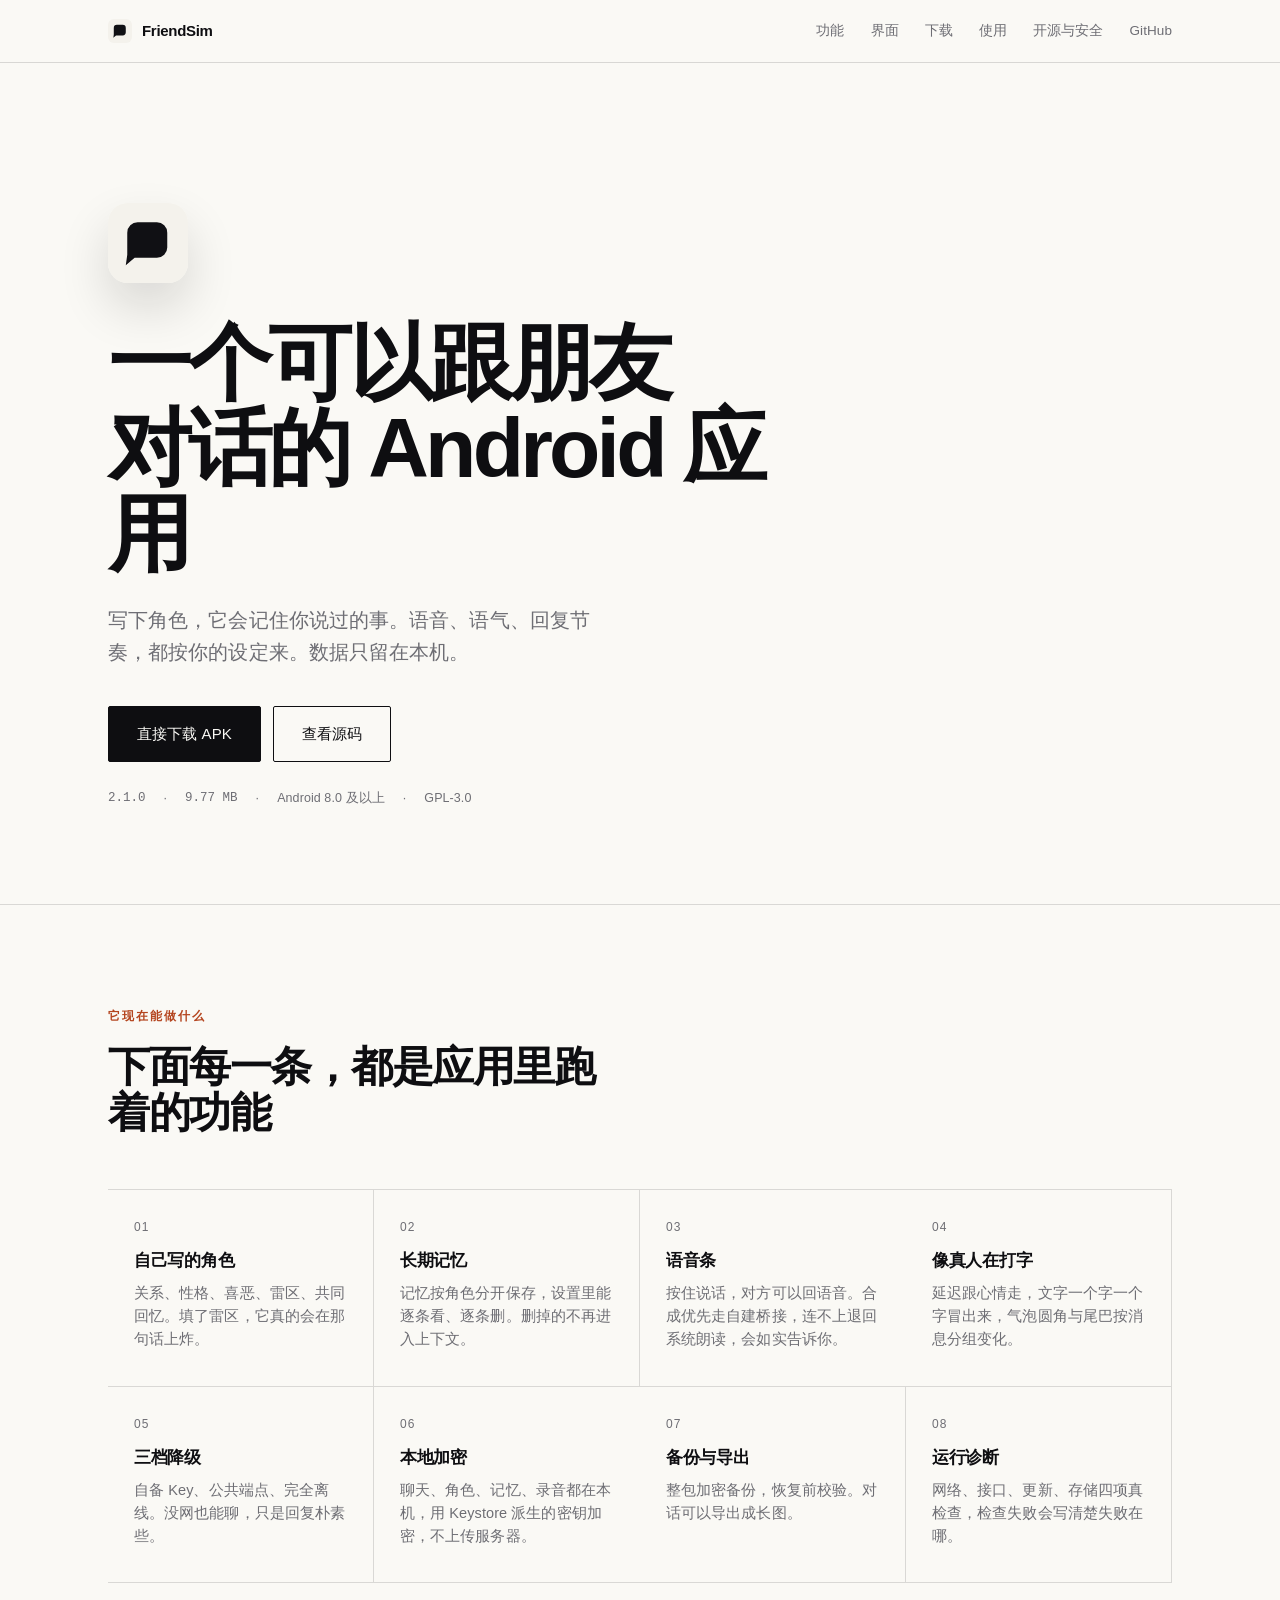
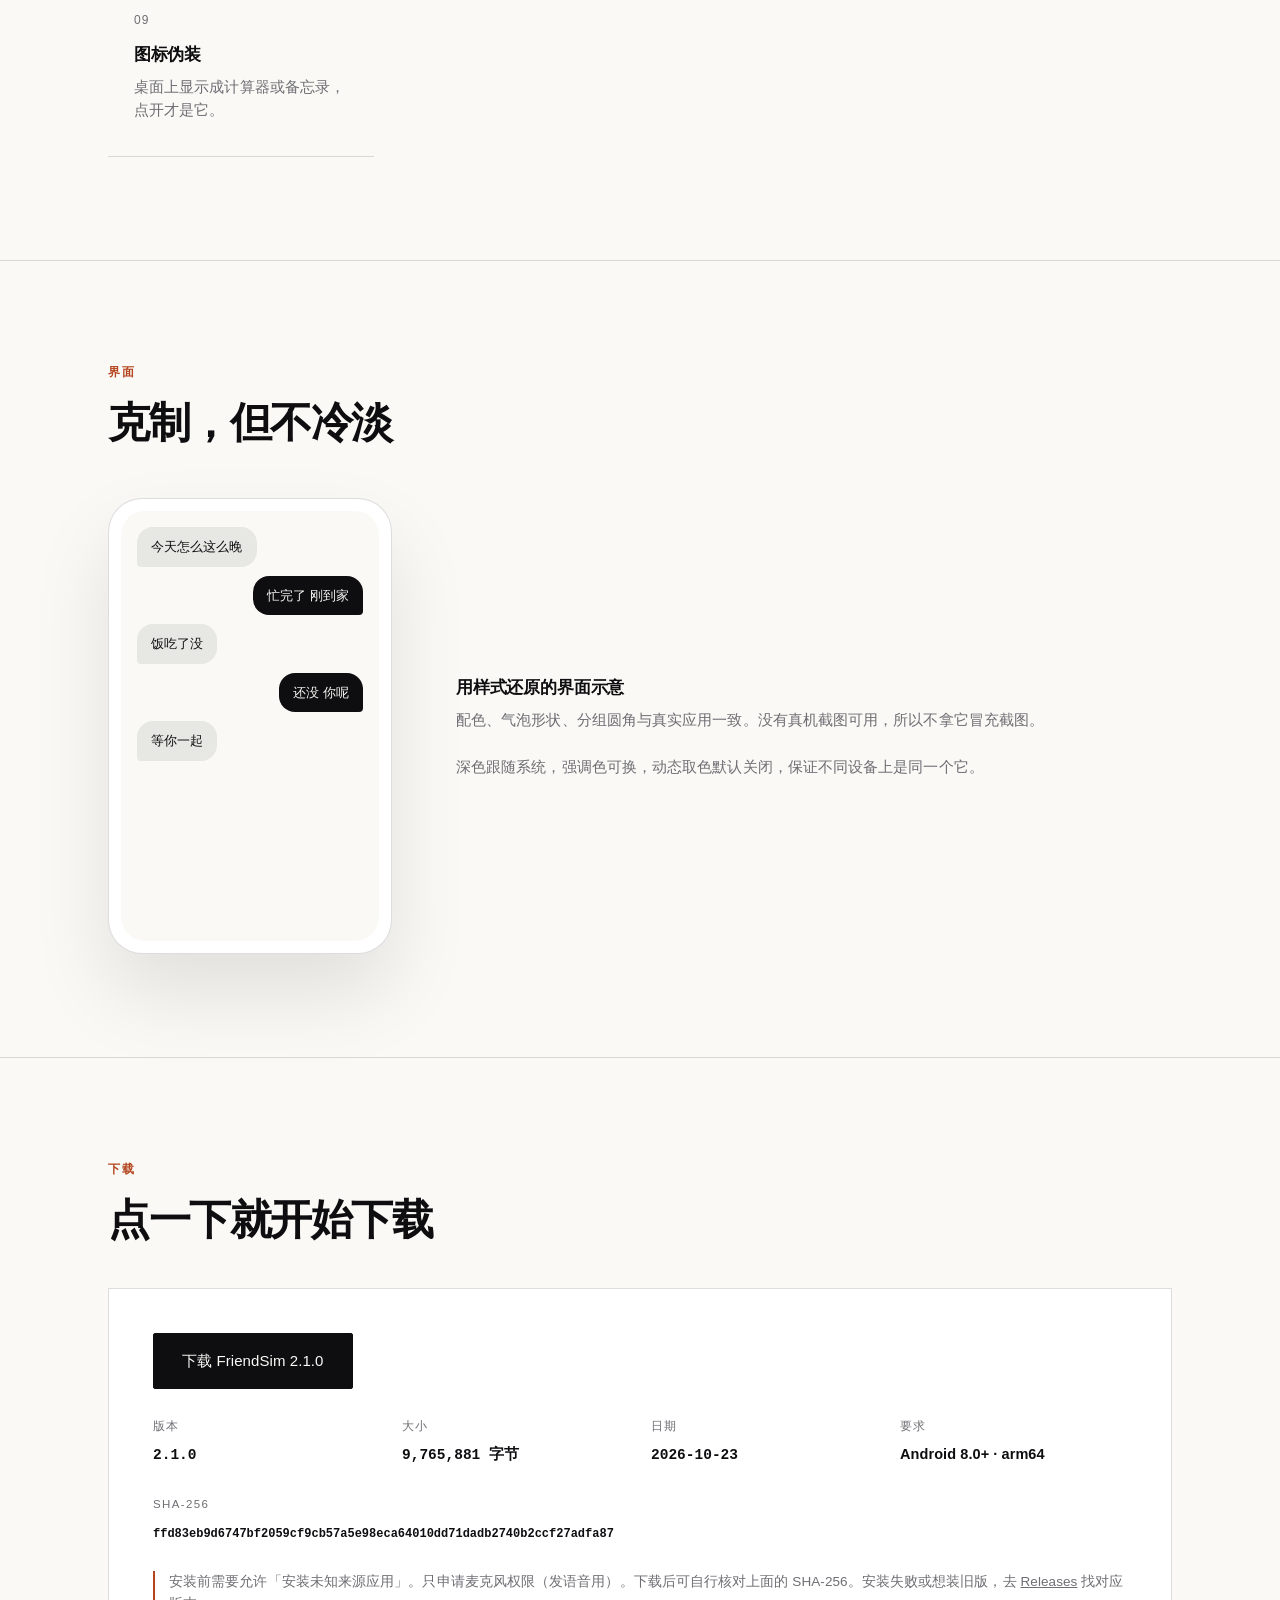
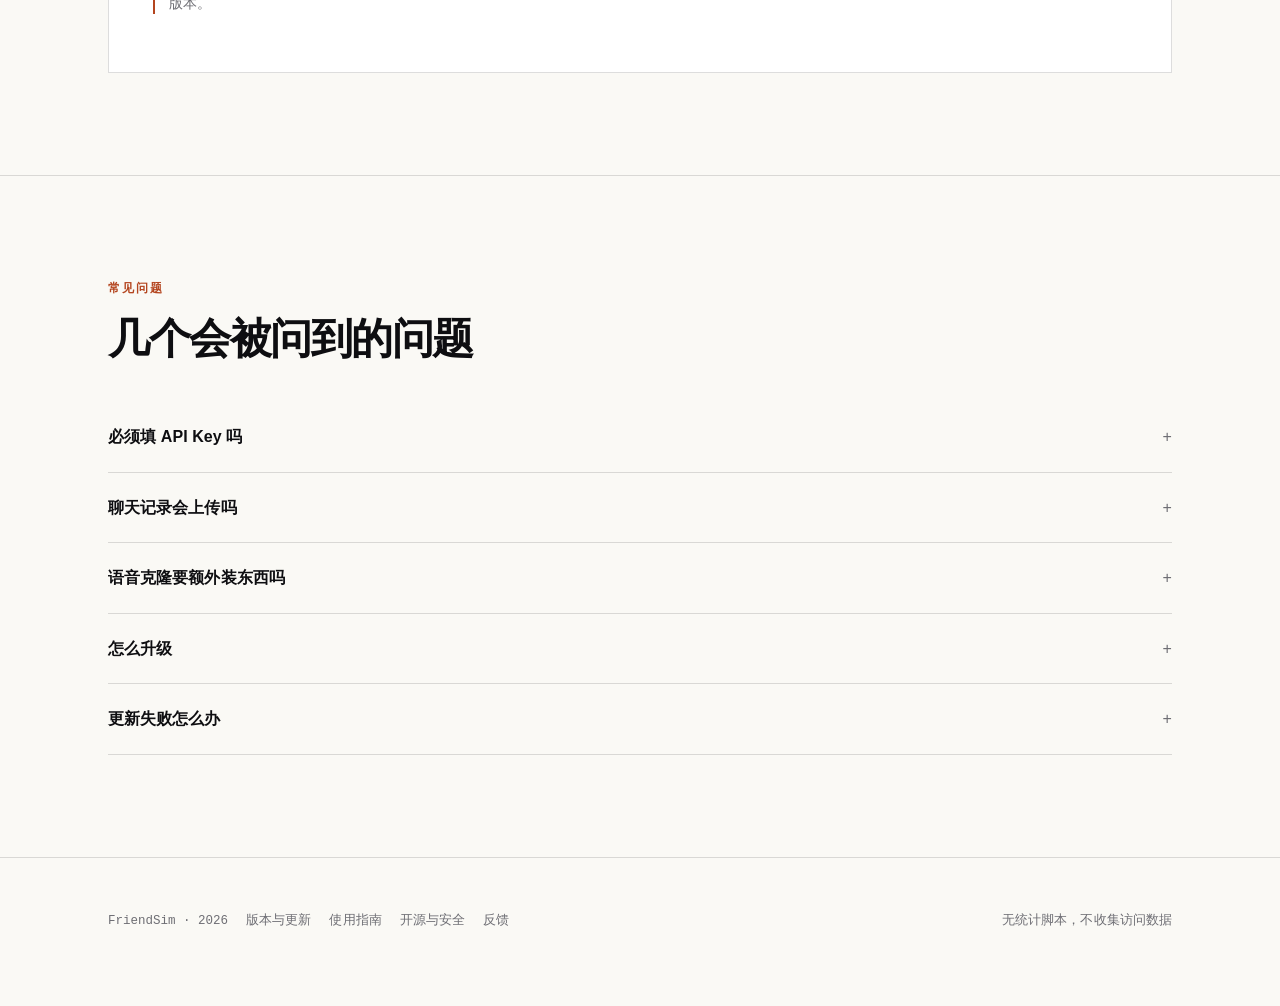
==== commit 92a5fdc9: "feat(2.1.0): 引导页呼吸动效 + 下载暂停/速度/剩余时间；官网同步 2.1.0" ====
--- a/index.html
+++ b/index.html
@@ -19,7 +19,7 @@
 {"@context":"https://schema.org","@type":"WebSite","name":"FriendSim","alternateName":["FriendSim Android","FriendSim APK"],"url":"https://mingqingke.github.io/FriendSim-Android/","inLanguage":"zh-CN"}
 </script>
 <script type="application/ld+json">
-{"@context":"https://schema.org","@type":"SoftwareApplication","name":"FriendSim","applicationCategory":"SocialNetworkingApplication","operatingSystem":"Android 8.0+","softwareVersion":"2.0.3","license":"https://www.gnu.org/licenses/gpl-3.0.html","downloadUrl":"https://github.com/Mingqingke/FriendSim-Android/releases/download/v2.9.4/FriendSim-2.9.4.apk","codeRepository":"https://github.com/Mingqingke/FriendSim-Android","offers":{"@type":"Offer","price":"0","priceCurrency":"CNY"}}
+{"@context":"https://schema.org","@type":"SoftwareApplication","name":"FriendSim","applicationCategory":"SocialNetworkingApplication","operatingSystem":"Android 8.0+","softwareVersion":"2.1.0","license":"https://www.gnu.org/licenses/gpl-3.0.html","downloadUrl":"https://github.com/Mingqingke/FriendSim-Android/releases/download/v2.9.5/FriendSim-2.9.5.apk","codeRepository":"https://github.com/Mingqingke/FriendSim-Android","offers":{"@type":"Offer","price":"0","priceCurrency":"CNY"}}
 </script>
 </head>
 <body>
@@ -37,11 +37,11 @@
   <h1>一个可以跟朋友<br>对话的 Android 应用</h1>
   <p class="lede">写下角色，它会记住你说过的事。语音、语气、回复节奏，都按你的设定来。数据只留在本机。</p>
   <div class="cta">
-    <a class="btn solid" href="https://github.com/Mingqingke/FriendSim-Android/releases/download/v2.9.4/FriendSim-2.9.4.apk" download>直接下载 APK</a>
+    <a class="btn solid" href="https://github.com/Mingqingke/FriendSim-Android/releases/download/v2.9.5/FriendSim-2.9.5.apk" download>直接下载 APK</a>
     <a class="btn ghost" href="https://github.com/Mingqingke/FriendSim-Android">查看源码</a>
   </div>
   <div class="meta">
-    <span class="mono">2.0.3</span><span>·</span><span class="mono">9.77 MB</span><span>·</span>
+    <span class="mono">2.1.0</span><span>·</span><span class="mono">9.77 MB</span><span>·</span>
     <span>Android 8.0 及以上</span><span>·</span><span>GPL-3.0</span>
   </div>
 </div></div>
@@ -85,14 +85,14 @@
   <p class="eyebrow">下载</p>
   <h2>点一下就开始下载</h2>
   <div class="dlbox">
-    <a class="btn solid" href="https://github.com/Mingqingke/FriendSim-Android/releases/download/v2.9.4/FriendSim-2.9.4.apk" download>下载 FriendSim 2.0.3</a>
+    <a class="btn solid" href="https://github.com/Mingqingke/FriendSim-Android/releases/download/v2.9.5/FriendSim-2.9.5.apk" download>下载 FriendSim 2.1.0</a>
     <div class="dlgrid">
-      <div><span>版本</span><b class="mono">2.0.3</b></div>
+      <div><span>版本</span><b class="mono">2.1.0</b></div>
       <div><span>大小</span><b class="mono">9,765,881 字节</b></div>
       <div><span>日期</span><b class="mono">2026-10-23</b></div>
       <div><span>要求</span><b>Android 8.0+ · arm64</b></div>
     </div>
-    <div class="dlgrid"><div style="grid-column:1/-1"><span>SHA-256</span><b class="hash mono">a57ce2a08e8527cfd4e086f7cfbf7db77a5012ab3e7d015d7e675277da46eb1f</b></div></div>
+    <div class="dlgrid"><div style="grid-column:1/-1"><span>SHA-256</span><b class="hash mono">ffd83eb9d6747bf2059cf9cb57a5e98eca64010dd71dadb2740b2ccf27adfa87</b></div></div>
     <p class="warn">安装前需要允许「安装未知来源应用」。只申请麦克风权限（发语音用）。下载后可自行核对上面的 SHA-256。安装失败或想装旧版，去 <a href="https://github.com/Mingqingke/FriendSim-Android/releases" style="text-decoration:underline">Releases</a> 找对应版本。</p>
   </div>
 </div></section>
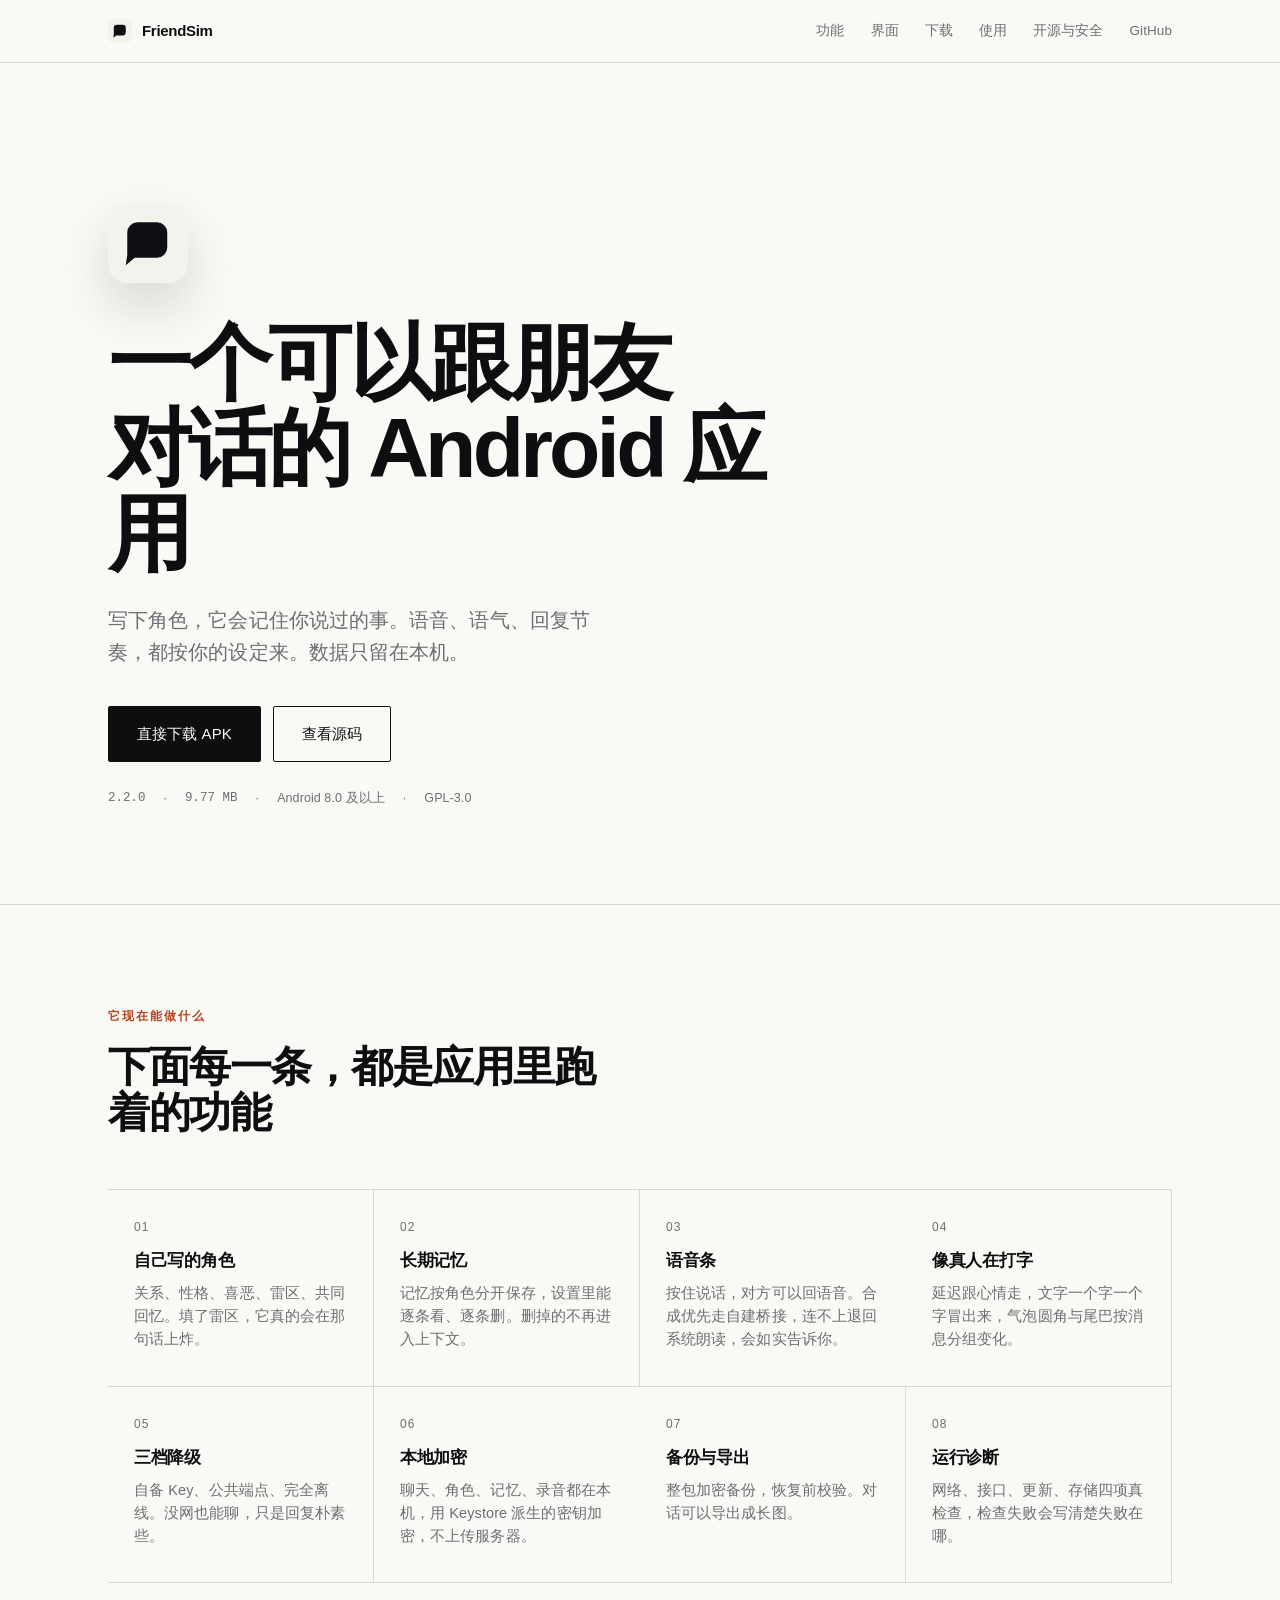
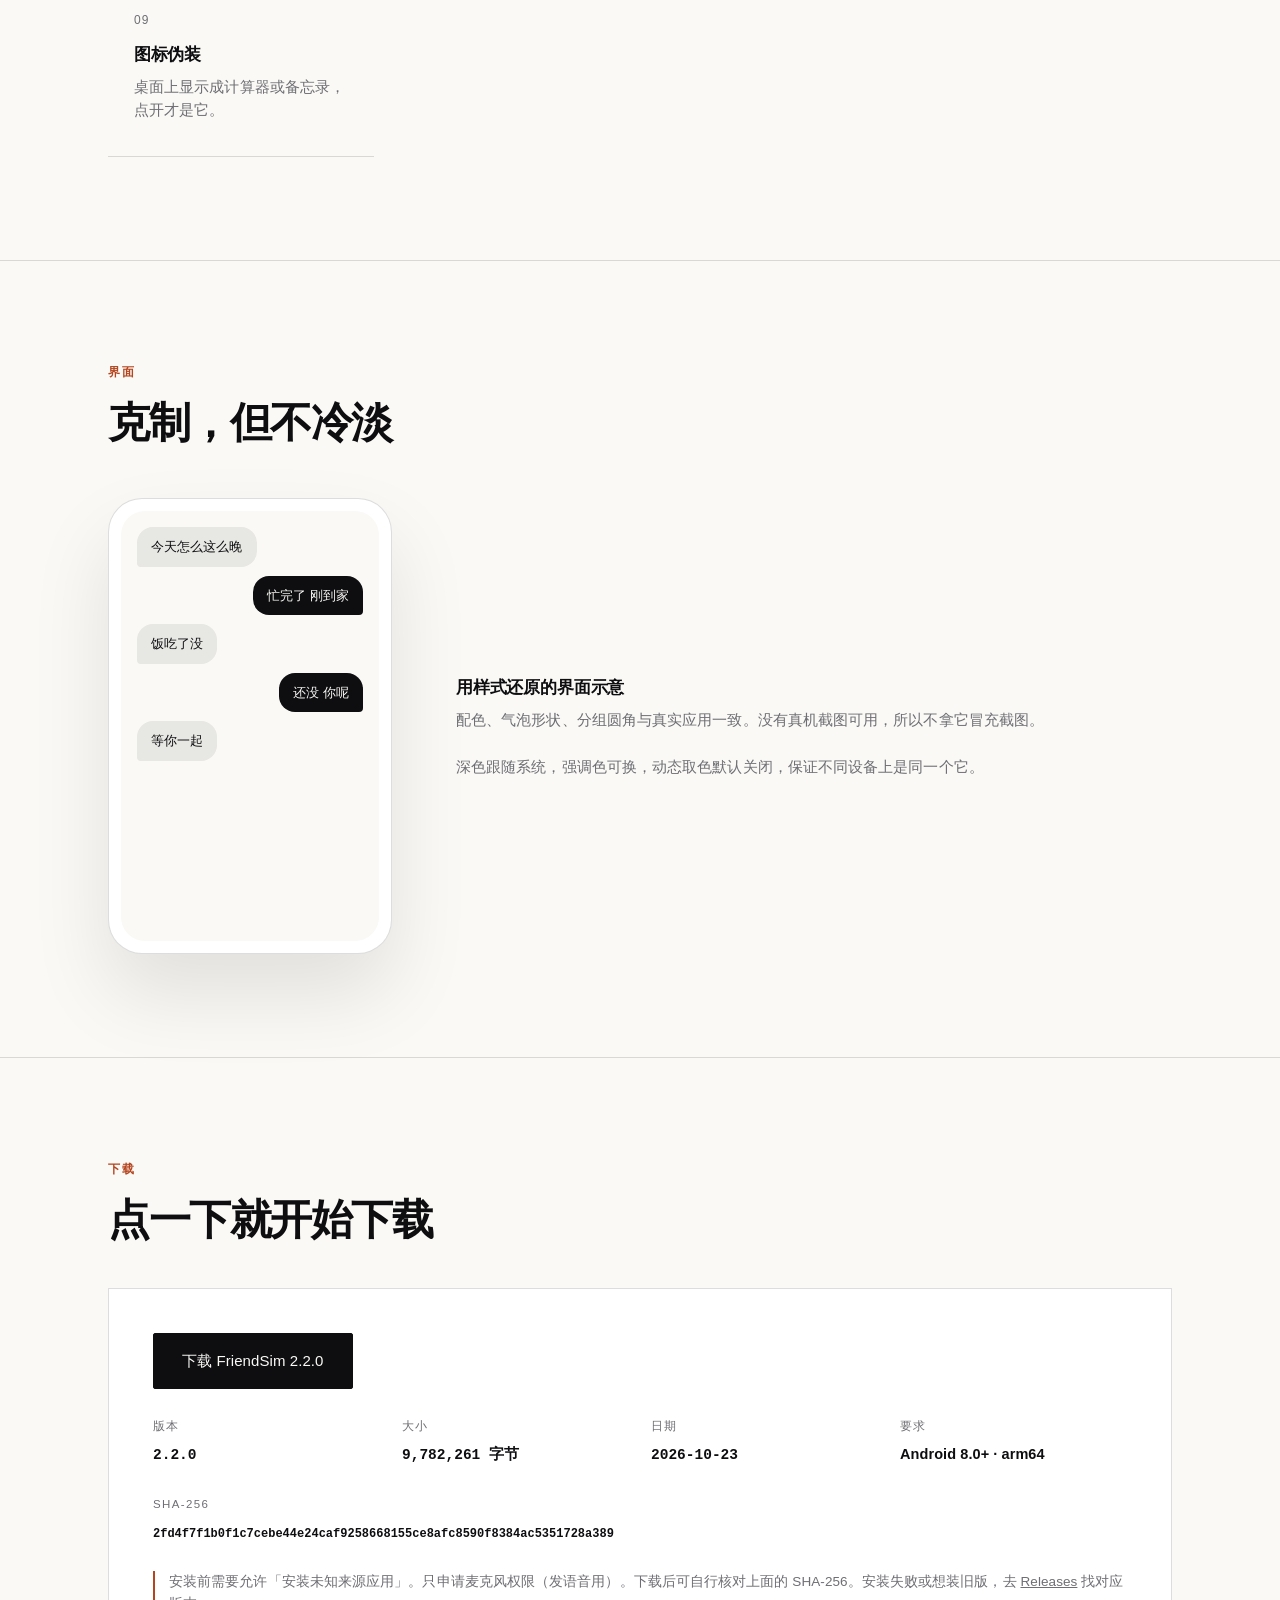
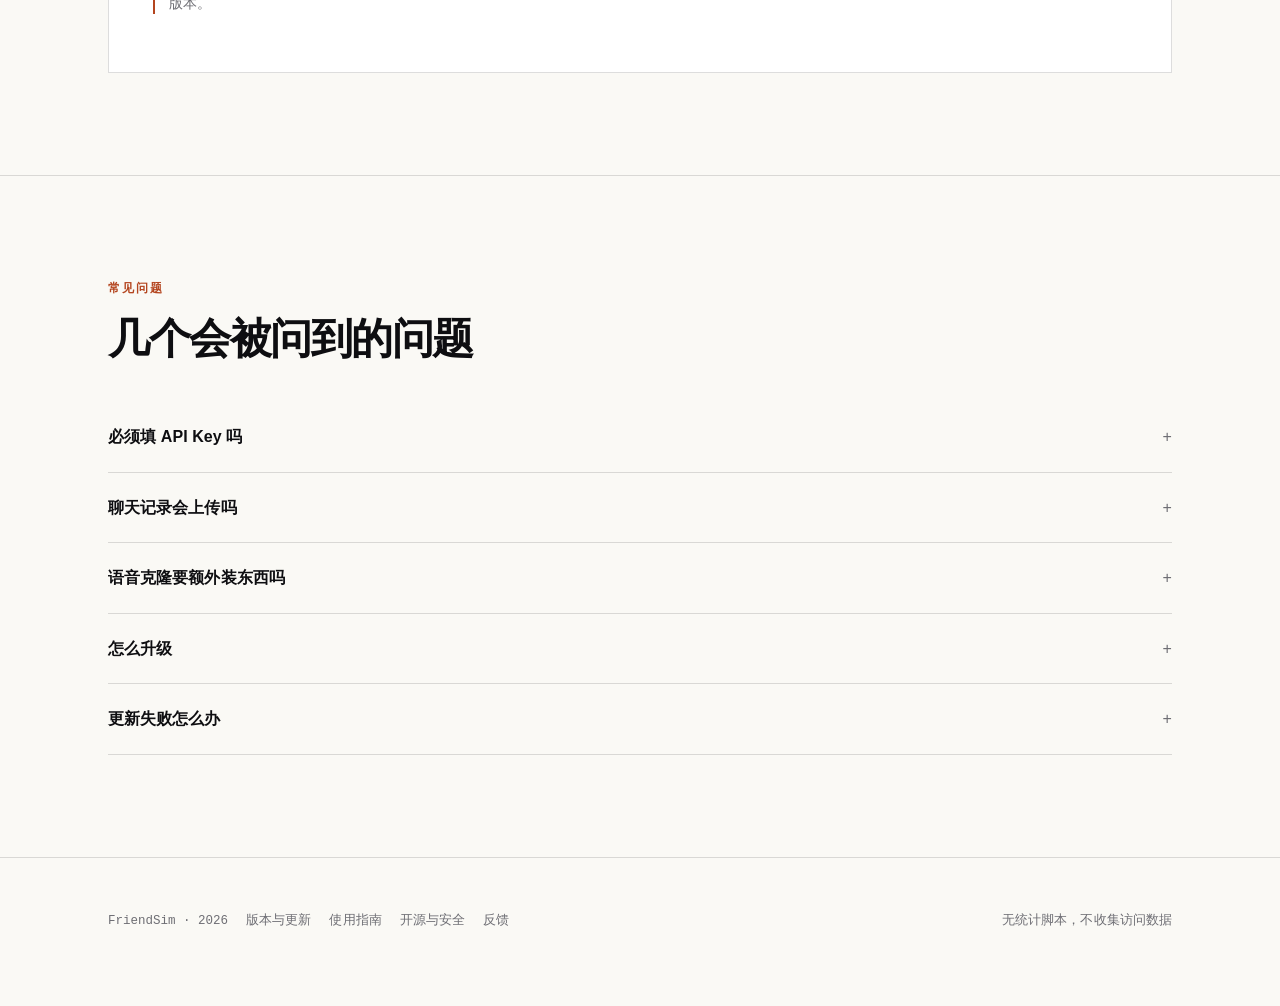
==== commit 74d4d0f7: "feat(2.2.0): 情绪化人设 + 导入聊天记录分析；v2.9.6 兼容通道" ====
--- a/index.html
+++ b/index.html
@@ -19,7 +19,7 @@
 {"@context":"https://schema.org","@type":"WebSite","name":"FriendSim","alternateName":["FriendSim Android","FriendSim APK"],"url":"https://mingqingke.github.io/FriendSim-Android/","inLanguage":"zh-CN"}
 </script>
 <script type="application/ld+json">
-{"@context":"https://schema.org","@type":"SoftwareApplication","name":"FriendSim","applicationCategory":"SocialNetworkingApplication","operatingSystem":"Android 8.0+","softwareVersion":"2.1.0","license":"https://www.gnu.org/licenses/gpl-3.0.html","downloadUrl":"https://github.com/Mingqingke/FriendSim-Android/releases/download/v2.9.5/FriendSim-2.9.5.apk","codeRepository":"https://github.com/Mingqingke/FriendSim-Android","offers":{"@type":"Offer","price":"0","priceCurrency":"CNY"}}
+{"@context":"https://schema.org","@type":"SoftwareApplication","name":"FriendSim","applicationCategory":"SocialNetworkingApplication","operatingSystem":"Android 8.0+","softwareVersion":"2.2.0","license":"https://www.gnu.org/licenses/gpl-3.0.html","downloadUrl":"https://github.com/Mingqingke/FriendSim-Android/releases/download/v2.9.6/FriendSim-2.9.6.apk","codeRepository":"https://github.com/Mingqingke/FriendSim-Android","offers":{"@type":"Offer","price":"0","priceCurrency":"CNY"}}
 </script>
 </head>
 <body>
@@ -37,11 +37,11 @@
   <h1>一个可以跟朋友<br>对话的 Android 应用</h1>
   <p class="lede">写下角色，它会记住你说过的事。语音、语气、回复节奏，都按你的设定来。数据只留在本机。</p>
   <div class="cta">
-    <a class="btn solid" href="https://github.com/Mingqingke/FriendSim-Android/releases/download/v2.9.5/FriendSim-2.9.5.apk" download>直接下载 APK</a>
+    <a class="btn solid" href="https://github.com/Mingqingke/FriendSim-Android/releases/download/v2.9.6/FriendSim-2.9.6.apk" download>直接下载 APK</a>
     <a class="btn ghost" href="https://github.com/Mingqingke/FriendSim-Android">查看源码</a>
   </div>
   <div class="meta">
-    <span class="mono">2.1.0</span><span>·</span><span class="mono">9.77 MB</span><span>·</span>
+    <span class="mono">2.2.0</span><span>·</span><span class="mono">9.77 MB</span><span>·</span>
     <span>Android 8.0 及以上</span><span>·</span><span>GPL-3.0</span>
   </div>
 </div></div>
@@ -85,14 +85,14 @@
   <p class="eyebrow">下载</p>
   <h2>点一下就开始下载</h2>
   <div class="dlbox">
-    <a class="btn solid" href="https://github.com/Mingqingke/FriendSim-Android/releases/download/v2.9.5/FriendSim-2.9.5.apk" download>下载 FriendSim 2.1.0</a>
+    <a class="btn solid" href="https://github.com/Mingqingke/FriendSim-Android/releases/download/v2.9.6/FriendSim-2.9.6.apk" download>下载 FriendSim 2.2.0</a>
     <div class="dlgrid">
-      <div><span>版本</span><b class="mono">2.1.0</b></div>
-      <div><span>大小</span><b class="mono">9,765,881 字节</b></div>
+      <div><span>版本</span><b class="mono">2.2.0</b></div>
+      <div><span>大小</span><b class="mono">9,782,261 字节</b></div>
       <div><span>日期</span><b class="mono">2026-10-23</b></div>
       <div><span>要求</span><b>Android 8.0+ · arm64</b></div>
     </div>
-    <div class="dlgrid"><div style="grid-column:1/-1"><span>SHA-256</span><b class="hash mono">ffd83eb9d6747bf2059cf9cb57a5e98eca64010dd71dadb2740b2ccf27adfa87</b></div></div>
+    <div class="dlgrid"><div style="grid-column:1/-1"><span>SHA-256</span><b class="hash mono">2fd4f7f1b0f1c7cebe44e24caf9258668155ce8afc8590f8384ac5351728a389</b></div></div>
     <p class="warn">安装前需要允许「安装未知来源应用」。只申请麦克风权限（发语音用）。下载后可自行核对上面的 SHA-256。安装失败或想装旧版，去 <a href="https://github.com/Mingqingke/FriendSim-Android/releases" style="text-decoration:underline">Releases</a> 找对应版本。</p>
   </div>
 </div></section>
